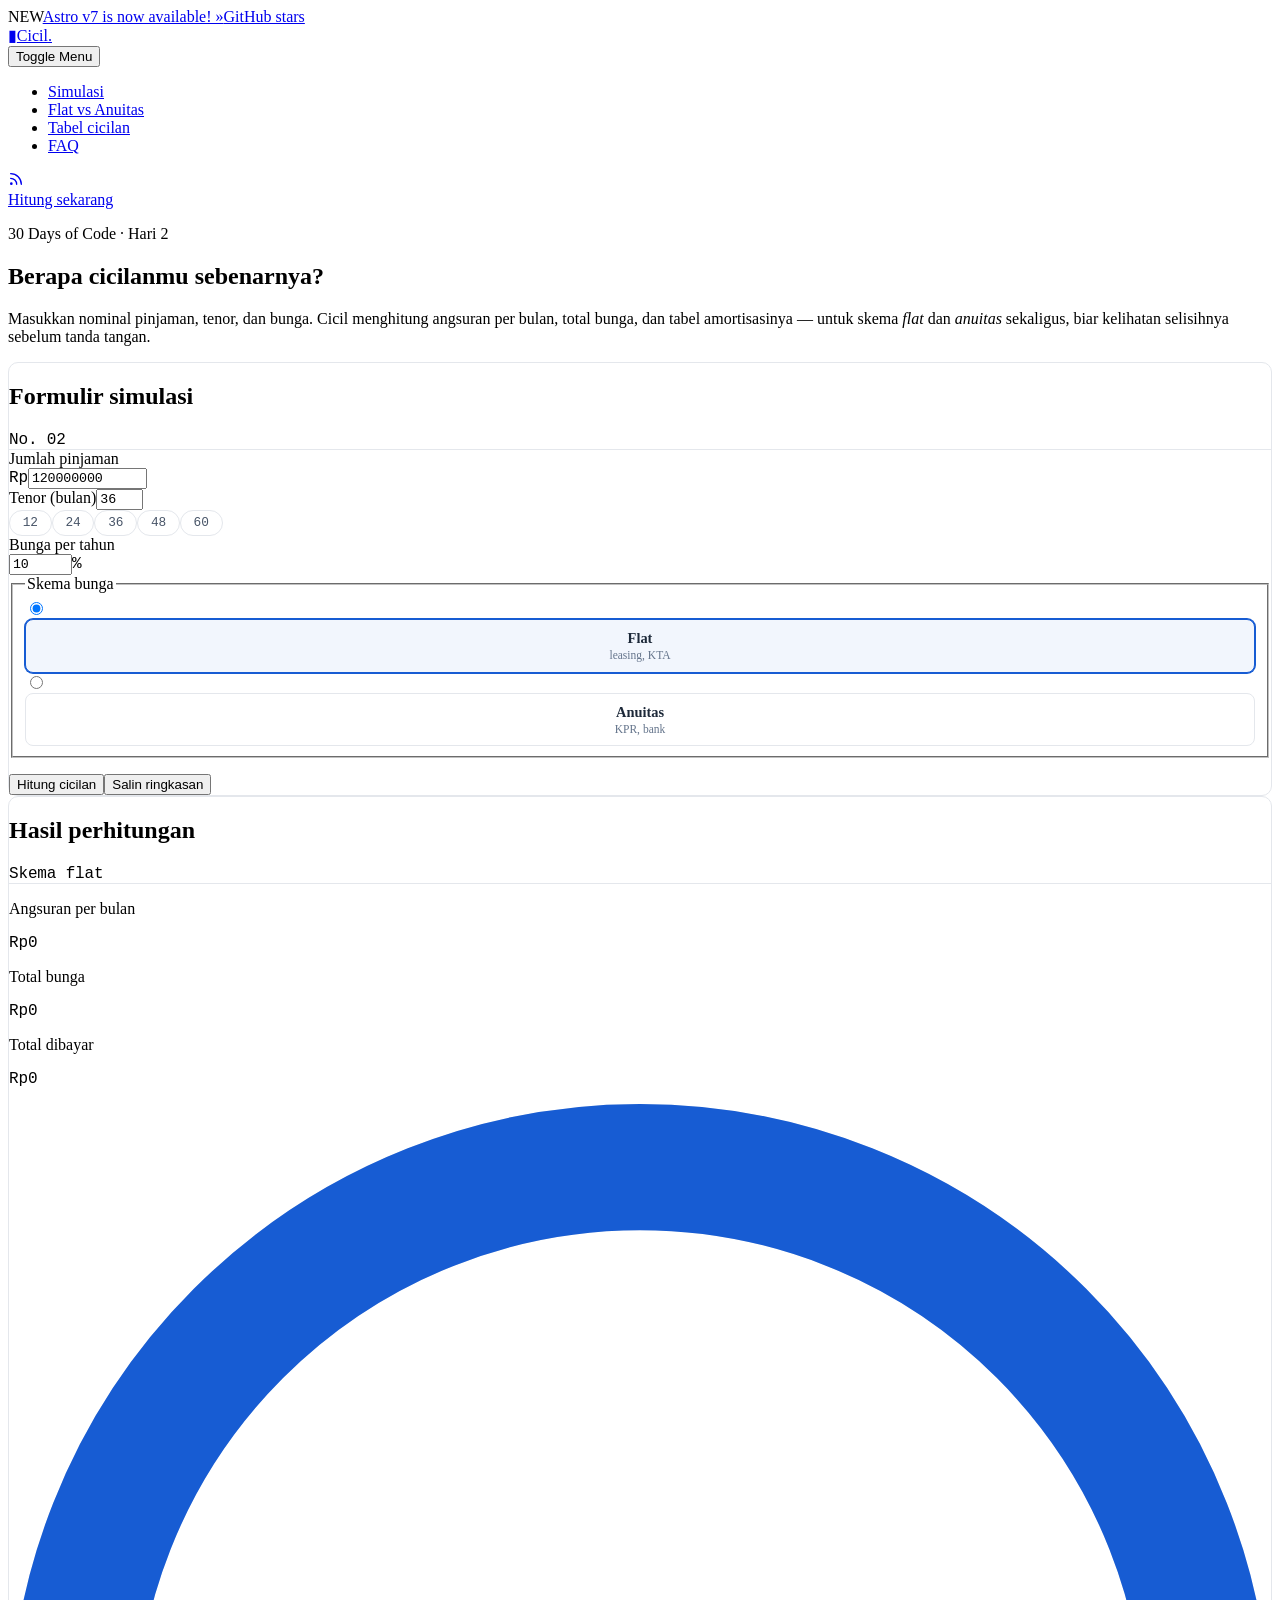
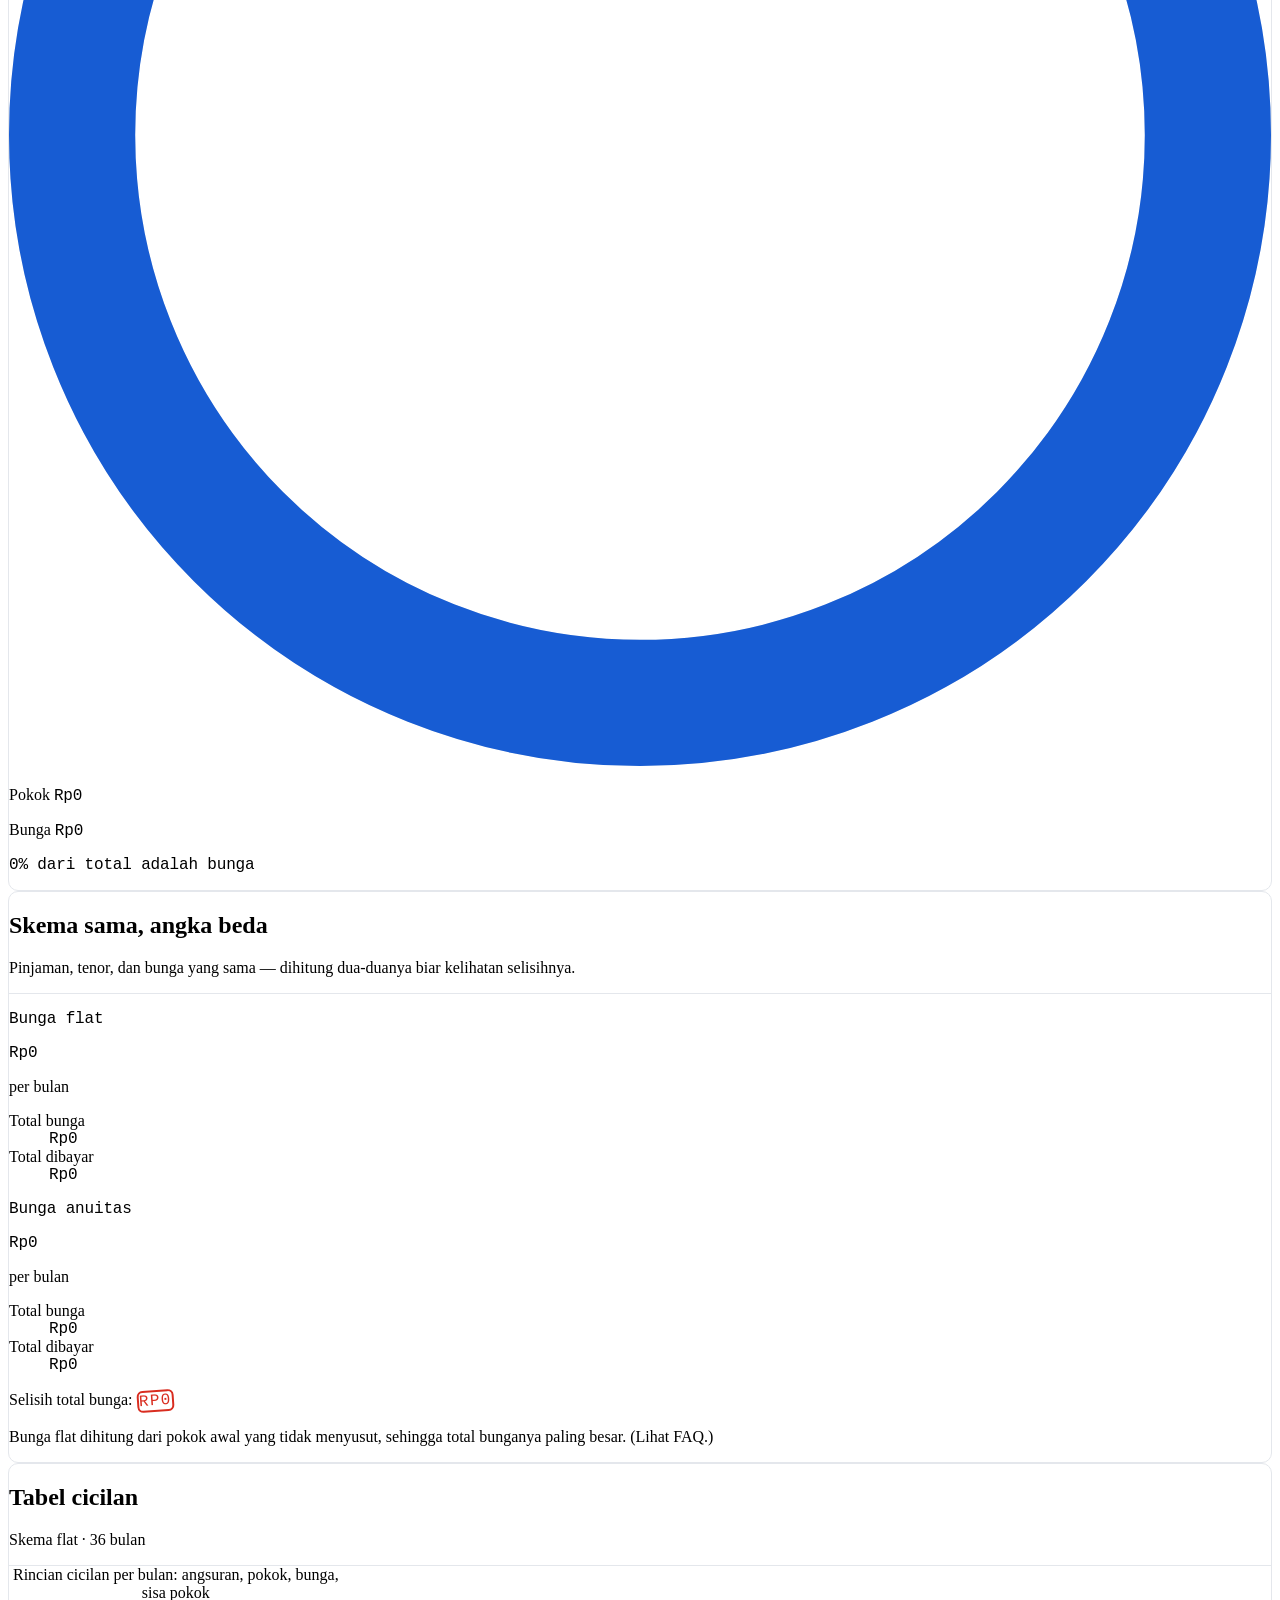
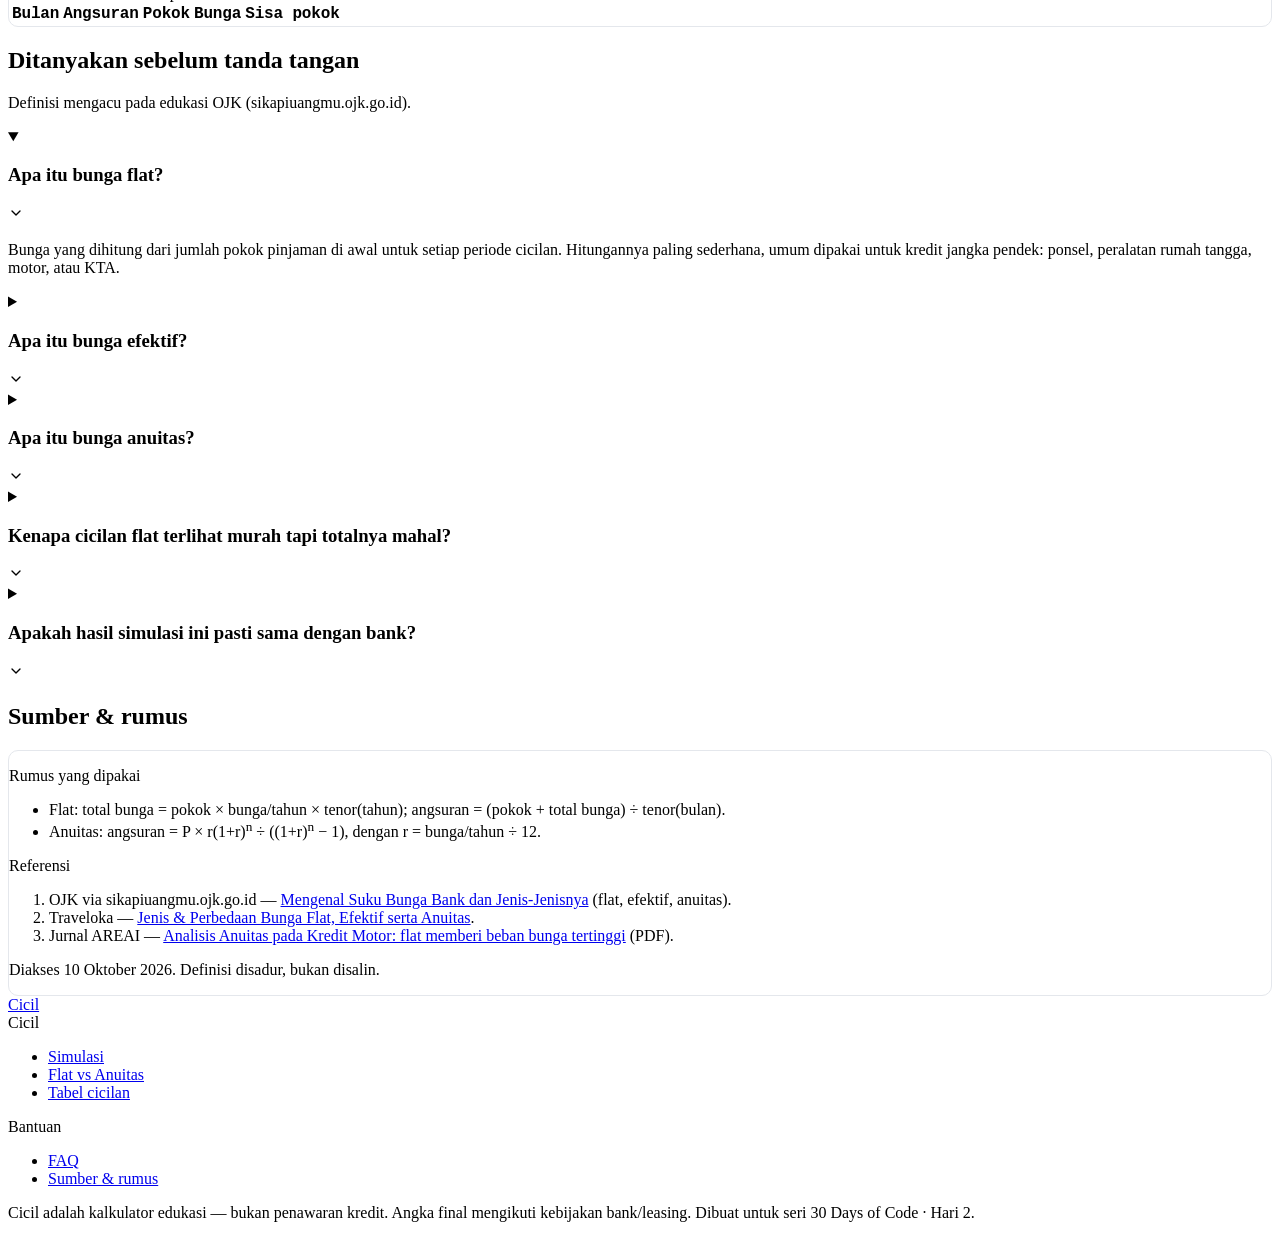
==== index.html @ 3c9df3d0 "Deploy agent-cicil — 30 Days of Code" ====
<!DOCTYPE html><html class="2xl:text-[20px]" dir="ltr" lang="id"><head><meta charset="UTF-8"><meta content="width=device-width,initial-scale=1" name="viewport"><link href="/agent-cicil/sitemap-index.xml" rel="sitemap"><link href="/agent-cicil/_astro/favicon.CGiRCjPI.ico" rel="shortcut icon"><link href="/agent-cicil/_astro/favicon.Bvz1nLol.svg" rel="icon" type="image/svg+xml"><link href="/agent-cicil/_astro/favicon.Bvz1nLol.svg" rel="mask-icon" color="#8D46E7"><link href="/agent-cicil/_astro/apple-touch-icon.DHIlG7dp.png" rel="apple-touch-icon" sizes="180x180"><style>@font-face{font-family:"IBM Plex Sans-7c0ca9ee97a576c0";src:url("/agent-cicil/_astro/fonts/0afc56df7fe9322d.woff2") format("woff2");font-display:swap;unicode-range:U+0000-00FF,U+0131,U+0152-0153,U+02BB-02BC,U+02C6,U+02DA,U+02DC,U+0304,U+0308,U+0329,U+2000-206F,U+20AC,U+2122,U+2191,U+2193,U+2212,U+2215,U+FEFF,U+FFFD;font-weight:400;font-style:normal}@font-face{font-family:"IBM Plex Sans-7c0ca9ee97a576c0";src:url("/agent-cicil/_astro/fonts/18e62b4625ad145f.woff2") format("woff2");font-display:swap;unicode-range:U+0000-00FF,U+0131,U+0152-0153,U+02BB-02BC,U+02C6,U+02DA,U+02DC,U+0304,U+0308,U+0329,U+2000-206F,U+20AC,U+2122,U+2191,U+2193,U+2212,U+2215,U+FEFF,U+FFFD;font-weight:500;font-style:normal}@font-face{font-family:"IBM Plex Sans-7c0ca9ee97a576c0";src:url("/agent-cicil/_astro/fonts/a2a359f1fdc16ef0.woff2") format("woff2");font-display:swap;unicode-range:U+0000-00FF,U+0131,U+0152-0153,U+02BB-02BC,U+02C6,U+02DA,U+02DC,U+0304,U+0308,U+0329,U+2000-206F,U+20AC,U+2122,U+2191,U+2193,U+2212,U+2215,U+FEFF,U+FFFD;font-weight:600;font-style:normal}@font-face{font-family:"IBM Plex Sans-7c0ca9ee97a576c0";src:url("/agent-cicil/_astro/fonts/73d2ebd6153d584d.woff2") format("woff2");font-display:swap;unicode-range:U+0000-00FF,U+0131,U+0152-0153,U+02BB-02BC,U+02C6,U+02DA,U+02DC,U+0304,U+0308,U+0329,U+2000-206F,U+20AC,U+2122,U+2191,U+2193,U+2212,U+2215,U+FEFF,U+FFFD;font-weight:700;font-style:normal}@font-face{font-family:"IBM Plex Sans-7c0ca9ee97a576c0 fallback: Arial";src:local("Arial");font-display:swap;font-weight:400;font-style:normal;size-adjust:101.1663%;ascent-override:101.3184%;descent-override:27.183%;line-gap-override:0%}@font-face{font-family:"IBM Plex Sans-7c0ca9ee97a576c0 fallback: Arial";src:local("Arial");font-display:swap;font-weight:500;font-style:normal;size-adjust:101.1663%;ascent-override:101.3184%;descent-override:27.183%;line-gap-override:0%}@font-face{font-family:"IBM Plex Sans-7c0ca9ee97a576c0 fallback: Arial";src:local("Arial");font-display:swap;font-weight:600;font-style:normal;size-adjust:101.1663%;ascent-override:101.3184%;descent-override:27.183%;line-gap-override:0%}@font-face{font-family:"IBM Plex Sans-7c0ca9ee97a576c0 fallback: Arial Bold";src:local("Arial Bold");font-display:swap;font-weight:700;font-style:normal;size-adjust:93.9622%;ascent-override:109.0865%;descent-override:29.2671%;line-gap-override:0%}:root{--font-plex-sans:"IBM Plex Sans-7c0ca9ee97a576c0","IBM Plex Sans-7c0ca9ee97a576c0 fallback: Arial","IBM Plex Sans-7c0ca9ee97a576c0 fallback: Arial Bold",sans-serif}</style><link href="/agent-cicil/_astro/fonts/0afc56df7fe9322d.woff2" rel="preload" type="font/woff2" as="font" crossorigin><link href="/agent-cicil/_astro/fonts/18e62b4625ad145f.woff2" rel="preload" type="font/woff2" as="font" crossorigin><link href="/agent-cicil/_astro/fonts/a2a359f1fdc16ef0.woff2" rel="preload" type="font/woff2" as="font" crossorigin><link href="/agent-cicil/_astro/fonts/73d2ebd6153d584d.woff2" rel="preload" type="font/woff2" as="font" crossorigin><style>@font-face{font-family:"IBM Plex Mono-77cde373cc1f1d2c";src:url("/agent-cicil/_astro/fonts/a3a0a8110b9e369d.woff2") format("woff2");font-display:swap;unicode-range:U+0000-00FF,U+0131,U+0152-0153,U+02BB-02BC,U+02C6,U+02DA,U+02DC,U+0304,U+0308,U+0329,U+2000-206F,U+20AC,U+2122,U+2191,U+2193,U+2212,U+2215,U+FEFF,U+FFFD;font-weight:400;font-style:normal}@font-face{font-family:"IBM Plex Mono-77cde373cc1f1d2c";src:url("/agent-cicil/_astro/fonts/918b42621fe434fa.woff2") format("woff2");font-display:swap;unicode-range:U+0000-00FF,U+0131,U+0152-0153,U+02BB-02BC,U+02C6,U+02DA,U+02DC,U+0304,U+0308,U+0329,U+2000-206F,U+20AC,U+2122,U+2191,U+2193,U+2212,U+2215,U+FEFF,U+FFFD;font-weight:500;font-style:normal}@font-face{font-family:"IBM Plex Mono-77cde373cc1f1d2c";src:url("/agent-cicil/_astro/fonts/9be50d119b1fd79e.woff2") format("woff2");font-display:swap;unicode-range:U+0000-00FF,U+0131,U+0152-0153,U+02BB-02BC,U+02C6,U+02DA,U+02DC,U+0304,U+0308,U+0329,U+2000-206F,U+20AC,U+2122,U+2191,U+2193,U+2212,U+2215,U+FEFF,U+FFFD;font-weight:600;font-style:normal}@font-face{font-family:"IBM Plex Mono-77cde373cc1f1d2c";src:url("/agent-cicil/_astro/fonts/83ce801119beebc1.woff2") format("woff2");font-display:swap;unicode-range:U+0000-00FF,U+0131,U+0152-0153,U+02BB-02BC,U+02C6,U+02DA,U+02DC,U+0304,U+0308,U+0329,U+2000-206F,U+20AC,U+2122,U+2191,U+2193,U+2212,U+2215,U+FEFF,U+FFFD;font-weight:700;font-style:normal}@font-face{font-family:"IBM Plex Mono-77cde373cc1f1d2c fallback: Courier New";src:local("Courier New");font-display:swap;font-weight:400;font-style:normal;size-adjust:99.9837%;ascent-override:102.5167%;descent-override:27.5045%}@font-face{font-family:"IBM Plex Mono-77cde373cc1f1d2c fallback: Courier New";src:local("Courier New");font-display:swap;font-weight:500;font-style:normal;size-adjust:99.9837%;ascent-override:102.5167%;descent-override:27.5045%}@font-face{font-family:"IBM Plex Mono-77cde373cc1f1d2c fallback: Courier New";src:local("Courier New");font-display:swap;font-weight:600;font-style:normal;size-adjust:99.9837%;ascent-override:102.5167%;descent-override:27.5045%}@font-face{font-family:"IBM Plex Mono-77cde373cc1f1d2c fallback: Courier New";src:local("Courier New");font-display:swap;font-weight:700;font-style:normal;size-adjust:99.9837%;ascent-override:102.5167%;descent-override:27.5045%}:root{--font-plex-mono:"IBM Plex Mono-77cde373cc1f1d2c","IBM Plex Mono-77cde373cc1f1d2c fallback: Courier New",monospace}</style><style>:root{--aw-font-sans:var(--font-plex-sans);--aw-font-serif:var(--font-plex-sans);--aw-font-heading:var(--font-plex-sans);--font-angka:var(--font-plex-mono);--aw-color-primary:rgb(23 92 211);--aw-color-secondary:rgb(21 79 182);--aw-color-accent:rgb(217 45 32);--aw-color-text-heading:rgb(16 24 40);--aw-color-text-default:rgb(29 41 61);--aw-color-text-muted:rgb(71 84 103);--aw-color-bg-page:rgb(255 255 255);--cicil-line:#e4e7ec;--cicil-wash:#f2f6fd}.font-angka{font-family:var(--font-angka);font-variant-numeric:tabular-nums;letter-spacing:-.01em}.slip{border:1px solid var(--cicil-line);border-radius:10px;background:#fff}.slip-head{border-bottom:1px solid var(--cicil-line)}.stempel{display:inline-block;border:2px solid var(--aw-color-accent);color:var(--aw-color-accent);border-radius:6px;transform:rotate(-4deg);font-family:var(--font-angka);text-transform:uppercase;letter-spacing:.08em}@media (prefers-reduced-motion:reduce){*,::after,::before{animation-duration:0s!important;transition-duration:0s!important}}</style><script>!function(){const e="light:only";function t(e){document.documentElement.classList["dark"===e?"add":"remove"]("dark")}function a(){return e&&e.endsWith(":only")||!localStorage.theme?e.replace(":only",""):"dark"===localStorage.theme||!("theme"in localStorage)&&window.matchMedia("(prefers-color-scheme: dark)").matches?"dark":"light"}t(a()),document.addEventListener("astro:after-swap",()=>t(a()))}()</script><title>Simulasi Cicilan Pinjaman — Flat vs Anuitas — Cicil</title><link href="https://kayzenn123.github.io/agent-cicil" rel="canonical"><meta content="Hitung angsuran per bulan, total bunga, dan tabel amortisasi pinjaman. Bandingkan skema bunga flat dan anuitas sebelum tanda tangan. Gratis, tanpa daftar." name="description"><meta content="index, follow" name="robots"><meta content="Simulasi Cicilan Pinjaman — Flat vs Anuitas" property="og:title"><meta content="website" property="og:type"><meta content="https://kayzenn123.github.io/agent-cicil/_astro/default.CW5EadUx_ZRCXQQ.jpg" property="og:image"><meta content="https://kayzenn123.github.io/agent-cicil" property="og:url"><meta content="Hitung angsuran per bulan, total bunga, dan tabel amortisasi pinjaman. Bandingkan skema bunga flat dan anuitas sebelum tanda tangan. Gratis, tanpa daftar." property="og:description"><meta content="id" property="og:locale"><meta content="Cicil" property="og:site_name"><meta content="https://kayzenn123.github.io/agent-cicil/_astro/default.CW5EadUx_ZRCXQQ.jpg" property="og:image:url"><meta content="1200" property="og:image:width"><meta content="626" property="og:image:height"><meta content="Simulasi Cicilan Pinjaman — Flat vs Anuitas" property="og:image:alt"><meta content="summary_large_image" name="twitter:card"><script data-id id="ga-init">if(document.getElementById("ga-init").dataset.id){var d=document.getElementById("ga-init").dataset.id;window.dataLayer=window.dataLayer||[],window.gtag=function(){dataLayer.push(arguments)},window.gtag("js",new Date),window.gtag("config",d)}</script><link href="https://images.unsplash.com" rel="preconnect"><meta content="true" name="astro-view-transitions-enabled"><meta content="swap" name="astro-view-transitions-fallback"><script type="module" src="/agent-cicil/_astro/ClientRouter.astro_astro_type_script_index_0_lang.8JqLyJGz.js"></script><script type="application/ld+json">[{"@context":"https://schema.org","@type":"WebSite","@id":"https://kayzenn123.github.io/#website","name":"Cicil","url":"https://kayzenn123.github.io","inLanguage":"id","publisher":{"@id":"https://kayzenn123.github.io/#organization"}},{"@context":"https://schema.org","@type":"Organization","@id":"https://kayzenn123.github.io/#organization","name":"Cicil","url":"https://kayzenn123.github.io","logo":"https://kayzenn123.github.io/agent-cicil/_astro/favicon.Bvz1nLol.svg"}]</script><link href="/agent-cicil/_astro/Layout.C3PMKWjF.css" rel="stylesheet"><style>@keyframes astroFadeInOut{0%{opacity:1}to{opacity:0}}@keyframes astroFadeIn{0%{opacity:0;mix-blend-mode:plus-lighter}to{opacity:1;mix-blend-mode:plus-lighter}}@keyframes astroFadeOut{0%{opacity:1;mix-blend-mode:plus-lighter}to{opacity:0;mix-blend-mode:plus-lighter}}@keyframes astroSlideFromRight{0%{transform:translate(100%)}}@keyframes astroSlideFromLeft{0%{transform:translate(-100%)}}@keyframes astroSlideToRight{to{transform:translate(100%)}}@keyframes astroSlideToLeft{to{transform:translate(-100%)}}@media (prefers-reduced-motion){::view-transition-group(*),::view-transition-new(*),::view-transition-old(*),[data-astro-transition-scope]{animation:none!important}}aw-header[data-astro-cid-nswrv7r3],aw-theme-toggle[data-astro-cid-4vhgjfnb]{display:contents}.chip[data-astro-cid-dkhy7m5e]{color:#475467;background:#fff;border:1px solid #e4e7ec;border-radius:999px;padding:.3rem .8rem;font-size:.8rem;transition:border-color .15s,color .15s}.chip[data-astro-cid-dkhy7m5e]:hover{color:#175cd3;border-color:#175cd3}.chip[data-astro-cid-dkhy7m5e][aria-pressed=true]{color:#175cd3;background:#f2f6fd;border-color:#175cd3}.skema-box[data-astro-cid-dkhy7m5e]{text-align:center;color:#1d2939;cursor:pointer;border:1px solid #e4e7ec;border-radius:.5rem;padding:.65rem .5rem;font-size:.9rem;font-weight:600;transition:border-color .15s,background .15s;display:block}.skema-sub[data-astro-cid-dkhy7m5e]{color:#64748b;margin-top:2px;font-size:.72rem;font-weight:400;display:block}.peer[data-astro-cid-dkhy7m5e]:checked+.skema-box[data-astro-cid-dkhy7m5e]{background:#f2f6fd;border-color:#175cd3;box-shadow:0 0 0 1px #175cd3}.peer[data-astro-cid-dkhy7m5e]:focus-visible+.skema-box[data-astro-cid-dkhy7m5e]{outline-offset:2px;outline:2px solid #175cd3}#cicil-tbody[data-astro-cid-dkhy7m5e] tr[data-astro-cid-dkhy7m5e]:nth-child(2n){background:#fafbfe}#cicil-tbody[data-astro-cid-dkhy7m5e] td[data-astro-cid-dkhy7m5e]{border-top:1px solid #eef0f4}</style><script type="module" src="/agent-cicil/_astro/page.DUP3bs27.js"></script></head><body class="flex flex-col antialiased bg-page min-h-screen text-default tracking-tight"><div class="text-sm gap-1 bg-slate-900 dark:bg-transparent dark:border-b dark:border-slate-800 dark:text-slate-400 hidden lg:flex overflow-hidden px-3 py-2 relative text-ellipsis text-slate-300 whitespace-nowrap"><span class="font-semibold bg-white/20 dark:bg-slate-700 dark:text-slate-300 inline-block mr-0.5 px-1 py-0.5 rtl:ml-0.5 rtl:mr-0 text-slate-100 text-xs">NEW</span><a class="font-medium dark:text-slate-400 hover:underline text-slate-300" href="https://astro.build/blog/astro-7/">Astro v7 is now available! »</a><a class="inline-block bg-[url(https://img.shields.io/github/stars/arthelokyo/astrowind.svg?style=social&label=Stars&maxAge=86400)] bg-contain bg-no-repeat bg-right h-[1.25rem] ltr:ml-auto ml-auto rtl:mr-auto w-[5.6rem]" href="https://github.com/arthelokyo/astrowind" rel="noopener noreferrer" target="_blank" title="If you like AstroWind, give us a star."><span class="sr-only">GitHub stars</span></a></div><script type="module">var e=class extends HTMLElement{connectedCallback(){this.querySelector("[data-aw-toggle-color-scheme]")?.addEventListener("click",()=>{let e=document.documentElement.classList.toggle("dark");localStorage.theme=e?"dark":"light",document.dispatchEvent(new CustomEvent("aw:theme-change"))})}};customElements.get("aw-theme-toggle")||customElements.define("aw-theme-toggle",e)</script><aw-header data-astro-cid-nswrv7r3="true" data-astro-transition-persist="header-lknrlm"><header class="mx-auto w-full border-b border-gray-50/0 ease-in-out flex-none sticky top-0 transition-[opacity] z-40" data-astro-cid-nswrv7r3 data-aw-sticky-header="true" id="header"><div class="absolute inset-0" data-astro-cid-nswrv7r3></div><div class="mx-auto max-w-7xl relative lg:grid lg:grid-cols-3 lg:items-center lg:px-6 px-3 py-3 text-default w-full" data-astro-cid-nswrv7r3><div class="flex justify-between" data-astro-cid-nswrv7r3><a class="flex items-center" href="/agent-cicil" data-astro-cid-nswrv7r3><span class="text-slate-900 font-bold text-2xl md:text-xl ml-2 self-center whitespace-nowrap"><span class="font-angka text-[#175cd3]">▮</span>Cicil<span class="text-[#d92d20]">.</span></span></a><div class="flex items-center lg:hidden" data-astro-cid-nswrv7r3><button class="flex items-center cursor-pointer flex-col group h-12 justify-center rounded w-12" type="button" aria-expanded="false" aria-label="Toggle Menu" data-aw-toggle-menu><span class="sr-only">Toggle Menu</span><span class="duration-200 w-6 bg-black dark:bg-white ease h-0.5 my-1 opacity-80 rounded-full transform transition group-[.expanded]:rotate-45 group-[.expanded]:translate-y-2.5" aria-hidden="true"></span><span class="duration-200 w-6 bg-black dark:bg-white ease h-0.5 my-1 opacity-80 rounded-full transform transition group-[.expanded]:opacity-0" aria-hidden="true"></span><span class="duration-200 w-6 bg-black dark:bg-white ease h-0.5 my-1 opacity-80 rounded-full transform transition group-[.expanded]:-rotate-45 group-[.expanded]:-translate-y-2.5" aria-hidden="true"></span></button></div></div><nav aria-label="Main navigation" class="items-center lg:w-auto w-full hidden lg:flex lg:justify-self-center lg:mx-5 lg:overflow-visible overflow-x-hidden overflow-y-auto text-default" data-astro-cid-nswrv7r3><ul class="flex flex-col font-medium lg:flex-row lg:justify-center lg:self-center lg:text-[0.9375rem] lg:w-auto text-xl tracking-[0.01rem] w-full" data-astro-cid-nswrv7r3><li class data-astro-cid-nswrv7r3><a class="flex items-center dark:hover:text-white hover:text-link px-4 py-3 whitespace-nowrap" href="/agent-cicil/#simulasi" data-astro-cid-nswrv7r3>Simulasi</a></li><li class data-astro-cid-nswrv7r3><a class="flex items-center dark:hover:text-white hover:text-link px-4 py-3 whitespace-nowrap" href="/agent-cicil/#banding" data-astro-cid-nswrv7r3>Flat vs Anuitas</a></li><li class data-astro-cid-nswrv7r3><a class="flex items-center dark:hover:text-white hover:text-link px-4 py-3 whitespace-nowrap" href="/agent-cicil/#tabel" data-astro-cid-nswrv7r3>Tabel cicilan</a></li><li class data-astro-cid-nswrv7r3><a class="flex items-center dark:hover:text-white hover:text-link px-4 py-3 whitespace-nowrap" href="/agent-cicil/#faq" data-astro-cid-nswrv7r3>FAQ</a></li></ul></nav><div class="items-center lg:w-auto w-full hidden lg:flex bottom-0 fixed justify-end left-0 lg:justify-self-end lg:mb-0 lg:p-0 lg:self-center lg:static p-3 rtl:left-auto rtl:right-0" data-astro-cid-nswrv7r3><div class="flex items-center justify-between lg:w-auto w-full" data-astro-cid-nswrv7r3><div class="flex" data-astro-cid-nswrv7r3><a class="text-sm focus:outline-none rounded-lg dark:focus:ring-gray-700 dark:hover:bg-gray-700 dark:text-gray-400 focus:ring-4 focus:ring-gray-200 hover:bg-gray-100 inline-flex items-center p-2.5 text-muted" href="/agent-cicil/rss.xml" data-astro-cid-nswrv7r3 aria-label="RSS Feed"><svg class="h-5 w-5" viewBox="0 0 24 24" data-icon="tabler:rss" height="1em" width="1em" data-astro-cid-nswrv7r3="true"><symbol id="ai:tabler:rss"><path d="M4 19a1 1 0 1 0 2 0a1 1 0 1 0-2 0M4 4a16 16 0 0 1 16 16M4 11a9 9 0 0 1 9 9" fill="none" stroke="currentColor" stroke-linecap="round" stroke-linejoin="round" stroke-width="2"/></symbol><use href="#ai:tabler:rss"></use></svg></a></div><span class="ml-4 rtl:ml-0 rtl:mr-4" data-astro-cid-nswrv7r3><a class="text-sm font-semibold btn-secondary lg:px-6 ml-2 px-5.5 py-2.5 shadow-none w-auto" href="/agent-cicil/#simulasi" data-astro-cid-nswrv7r3="true" rel="noopener noreferrer" target="_self">Hitung sekarang</a></span></div></div></div></header></aw-header><script type="module">var e=class extends HTMLElement{onScroll;mql;onMqlChange;onPageLoad=()=>{this.updateActiveLinks(),this.closeOpenDropdown()};connectedCallback(){let e=this.querySelector("#header"),t=this.querySelector("[data-aw-toggle-menu]"),s=this.querySelector("#header nav"),a=this.querySelector("#header > div > div:last-child");this.updateActiveLinks(),document.addEventListener("astro:page-load",this.onPageLoad);let n=()=>{t?.classList.remove("expanded"),t?.setAttribute("aria-expanded","false"),document.body.classList.remove("overflow-hidden"),e?.classList.remove("h-screen","expanded","bg-page"),s?.classList.add("hidden"),a?.classList.add("hidden")};if(t?.addEventListener("click",()=>{let n=t.classList.toggle("expanded");t.setAttribute("aria-expanded",String(n)),document.body.classList.toggle("overflow-hidden"),e?.classList.toggle("h-screen"),e?.classList.toggle("expanded"),e?.classList.toggle("bg-page"),s?.classList.toggle("hidden"),a?.classList.toggle("hidden")}),s?.addEventListener("click",n),s?.addEventListener("click",e=>{let t=e.target?.closest(".dropdown-menu a");t&&t.blur()}),this.mql=window.matchMedia("(max-width: 1023px)"),this.onMqlChange=()=>n(),this.mql.addEventListener("change",this.onMqlChange),e?.hasAttribute("data-aw-sticky-header")){let t=!1,s=()=>{window.scrollY>60?e.classList.add("scroll"):e.classList.remove("scroll"),t=!1};this.onScroll=()=>{t||=(window.requestAnimationFrame(s),!0)},s(),document.addEventListener("scroll",this.onScroll,{passive:!0})}document.documentElement.classList.add("motion-safe:scroll-smooth")}disconnectedCallback(){this.onScroll&&document.removeEventListener("scroll",this.onScroll),this.mql&&this.onMqlChange&&this.mql.removeEventListener("change",this.onMqlChange),document.removeEventListener("astro:page-load",this.onPageLoad)}closeOpenDropdown(){let e=document.activeElement;e&&this.contains(e)&&e.closest(".dropdown")&&e.blur()}updateActiveLinks(){let e=e=>"/"+e.replace(/^\/+|\/+$/g,""),t=e(window.location.pathname);this.querySelectorAll("nav a[href]").forEach(s=>{let a=new URL(s.href,window.location.href),n=a.origin===window.location.origin&&!a.hash&&!s.getAttribute("href")?.startsWith("#");s.classList.toggle("aw-link-active",n&&e(a.pathname)===t)})}};customElements.get("aw-header")||customElements.define("aw-header",e)</script><main class="flex-1"><section class="px-4 mx-auto sm:px-6 max-w-7xl md:pt-14 pb-8 pt-10"><p class="items-center gap-2 bg-white border border-slate-200 inline-flex px-3 py-1 rounded-full text-slate-500 text-xs"><span class="inline-block bg-[#d92d20] h-2 rounded-full w-2"></span>30 Days of Code · Hari 2</p><h1 class="text-slate-900 font-bold md:text-5xl text-4xl max-w-2xl mt-4 tracking-tight">Berapa cicilanmu sebenarnya?</h1><p class="text-slate-500 leading-relaxed max-w-2xl md:text-lg mt-3 text-base">Masukkan nominal pinjaman, tenor, dan bunga. Cicil menghitung angsuran per bulan, total bunga, dan tabel amortisasinya — untuk skema <em class="font-medium text-slate-700 not-italic">flat</em> dan<em class="font-medium text-slate-700 not-italic"> anuitas</em> sekaligus, biar kelihatan selisihnya sebelum tanda tangan.</p></section><div class="px-4 mx-auto sm:px-6 max-w-7xl pb-4"><section class="scroll-mt-24" id="simulasi" data-astro-cid-dkhy7m5e><div class="grid gap-6 lg:grid-cols-5" data-astro-cid-dkhy7m5e><form class="slip lg:col-span-2" data-astro-cid-dkhy7m5e id="cicil-form" novalidate><div class="flex items-center justify-between px-5 py-4 slip-head" data-astro-cid-dkhy7m5e><h2 class="text-slate-900 font-semibold text-base" data-astro-cid-dkhy7m5e>Formulir simulasi</h2><span class="font-angka text-[11px] tracking-widest uppercase text-slate-500" data-astro-cid-dkhy7m5e>No. 02</span></div><div class="px-5 py-5 space-y-5" data-astro-cid-dkhy7m5e><div data-astro-cid-dkhy7m5e><label class="text-sm font-medium text-slate-700 block mb-1.5" data-astro-cid-dkhy7m5e for="cicil-pokok">Jumlah pinjaman</label><div class="relative" data-astro-cid-dkhy7m5e><span class="font-angka -translate-y-1/2 absolute text-slate-400 text-sm top-1/2 left-3.5" data-astro-cid-dkhy7m5e>Rp</span><input class="font-angka text-slate-900 bg-white border border-slate-300 focus:border-[#175cd3] focus:outline-none focus:ring-2 focus:ring-[#175cd3]/20 py-2.5 rounded-lg w-full pl-11 pr-3" data-astro-cid-dkhy7m5e name="pokok" type="number" value="120000000" id="cicil-pokok" inputmode="numeric" max="100000000000" min="100000" required step="100000"></div></div><div data-astro-cid-dkhy7m5e><label class="text-sm font-medium text-slate-700 block mb-1.5" data-astro-cid-dkhy7m5e for="cicil-tenor">Tenor (bulan)</label><input class="font-angka text-slate-900 bg-white border border-slate-300 focus:border-[#175cd3] focus:outline-none focus:ring-2 focus:ring-[#175cd3]/20 py-2.5 rounded-lg w-full px-3.5" data-astro-cid-dkhy7m5e name="tenor" type="number" value="36" id="cicil-tenor" inputmode="numeric" max="360" min="1" required step="1"><div class="flex gap-2 flex-wrap mt-2" data-astro-cid-dkhy7m5e aria-label="Pintasan tenor" role="group"><button class="font-angka chip" type="button" data-astro-cid-dkhy7m5e data-tenor="12">12</button><button class="font-angka chip" type="button" data-astro-cid-dkhy7m5e data-tenor="24">24</button><button class="font-angka chip" type="button" data-astro-cid-dkhy7m5e data-tenor="36">36</button><button class="font-angka chip" type="button" data-astro-cid-dkhy7m5e data-tenor="48">48</button><button class="font-angka chip" type="button" data-astro-cid-dkhy7m5e data-tenor="60">60</button></div></div><div data-astro-cid-dkhy7m5e><label class="text-sm font-medium text-slate-700 block mb-1.5" data-astro-cid-dkhy7m5e for="cicil-bunga">Bunga per tahun</label><div class="relative" data-astro-cid-dkhy7m5e><input class="font-angka text-slate-900 bg-white border border-slate-300 focus:border-[#175cd3] focus:outline-none focus:ring-2 focus:ring-[#175cd3]/20 py-2.5 rounded-lg w-full pl-3.5 pr-10" data-astro-cid-dkhy7m5e name="bunga" type="number" value="10" id="cicil-bunga" inputmode="decimal" max="100" min="0" required step="0.1"><span class="font-angka -translate-y-1/2 absolute text-slate-400 text-sm top-1/2 right-3.5" data-astro-cid-dkhy7m5e>%</span></div></div><fieldset data-astro-cid-dkhy7m5e><legend class="text-sm font-medium text-slate-700 block mb-1.5" data-astro-cid-dkhy7m5e>Skema bunga</legend><div class="grid grid-cols-2 gap-2" data-astro-cid-dkhy7m5e aria-label="Skema bunga" role="radiogroup"><label class="skema" data-astro-cid-dkhy7m5e><input class="sr-only peer" data-astro-cid-dkhy7m5e name="skema" type="radio" value="flat" checked="checked"><span class="skema-box" data-astro-cid-dkhy7m5e>Flat<span class="skema-sub" data-astro-cid-dkhy7m5e>leasing, KTA</span></span></label><label class="skema" data-astro-cid-dkhy7m5e><input class="sr-only peer" data-astro-cid-dkhy7m5e name="skema" type="radio" value="anuitas"><span class="skema-box" data-astro-cid-dkhy7m5e>Anuitas<span class="skema-sub" data-astro-cid-dkhy7m5e>KPR, bank</span></span></label></div></fieldset><p class="text-sm hidden text-[#d92d20]" data-astro-cid-dkhy7m5e id="cicil-error" role="alert"></p><button class="text-sm focus:outline-none rounded-lg focus:ring-2 px-4 transition w-full active:translate-y-px bg-[#175cd3] focus:ring-[#175cd3]/40 font-semibold hover:bg-[#154fb6] py-3 text-white" type="submit" data-astro-cid-dkhy7m5e id="cicil-hitung">Hitung cicilan</button><button class="text-sm font-medium text-slate-700 border border-slate-300 focus:outline-none focus:ring-2 focus:ring-[#175cd3]/30 hover:border-[#175cd3] hover:text-[#175cd3] px-4 py-2.5 rounded-lg transition w-full" type="button" data-astro-cid-dkhy7m5e id="cicil-salin">Salin ringkasan</button></div></form><div class="slip lg:col-span-3" data-astro-cid-dkhy7m5e aria-live="polite"><div class="flex items-center justify-between px-5 py-4 slip-head" data-astro-cid-dkhy7m5e><h2 class="text-slate-900 font-semibold text-base" data-astro-cid-dkhy7m5e>Hasil perhitungan</h2><span class="font-angka text-[11px] tracking-widest uppercase text-slate-500" data-astro-cid-dkhy7m5e id="cicil-skema-label">Skema flat</span></div><div class="px-5 py-5" data-astro-cid-dkhy7m5e><p class="text-sm text-slate-500" data-astro-cid-dkhy7m5e>Angsuran per bulan</p><p class="font-angka text-slate-900 font-bold md:text-5xl mt-1 text-4xl" data-astro-cid-dkhy7m5e id="cicil-angsuran">Rp0</p><div class="grid grid-cols-2 gap-3 mt-5" data-astro-cid-dkhy7m5e><div class="px-4 py-3 rounded-lg bg-[#f2f6fd]" data-astro-cid-dkhy7m5e><p class="text-slate-500 text-xs" data-astro-cid-dkhy7m5e>Total bunga</p><p class="font-angka text-[#d92d20] font-semibold mt-0.5 text-lg" data-astro-cid-dkhy7m5e id="cicil-total-bunga">Rp0</p></div><div class="px-4 py-3 rounded-lg bg-[#f2f6fd]" data-astro-cid-dkhy7m5e><p class="text-slate-500 text-xs" data-astro-cid-dkhy7m5e>Total dibayar</p><p class="font-angka text-slate-900 font-semibold mt-0.5 text-lg" data-astro-cid-dkhy7m5e id="cicil-total-bayar">Rp0</p></div></div><div class="flex items-center gap-5 mt-6" data-astro-cid-dkhy7m5e><svg class="-rotate-90 h-28 w-28" viewBox="0 0 120 120" aria-label="Perbandingan pokok dan bunga" data-astro-cid-dkhy7m5e id="cicil-donut" role="img"><circle cx="60" cy="60" data-astro-cid-dkhy7m5e fill="none" r="54" stroke="#e4e7ec" stroke-width="12"></circle><circle cx="60" cy="60" data-astro-cid-dkhy7m5e fill="none" r="54" stroke="#175cd3" stroke-width="12" id="cicil-arc-pokok" stroke-dasharray="339.292 339.292" stroke-dashoffset="0" stroke-linecap="butt" style="transition:stroke-dasharray .6s ease,stroke-dashoffset .6s ease"></circle><circle cx="60" cy="60" data-astro-cid-dkhy7m5e fill="none" r="54" stroke="#d92d20" stroke-width="12" id="cicil-arc-bunga" stroke-dasharray="0 339.292" stroke-dashoffset="0" stroke-linecap="butt" style="transition:stroke-dasharray .6s ease,stroke-dashoffset .6s ease"></circle></svg><div class="text-sm space-y-2" data-astro-cid-dkhy7m5e><p class="flex items-center gap-2" data-astro-cid-dkhy7m5e><span class="inline-block h-3 rounded-sm w-3 bg-[#175cd3]" data-astro-cid-dkhy7m5e></span><span class="text-slate-500" data-astro-cid-dkhy7m5e>Pokok</span> <span class="font-angka text-slate-900 font-medium" data-astro-cid-dkhy7m5e id="cicil-legenda-pokok">Rp0</span></p><p class="flex items-center gap-2" data-astro-cid-dkhy7m5e><span class="inline-block bg-[#d92d20] h-3 rounded-sm w-3" data-astro-cid-dkhy7m5e></span><span class="text-slate-500" data-astro-cid-dkhy7m5e>Bunga</span> <span class="font-angka text-slate-900 font-medium" data-astro-cid-dkhy7m5e id="cicil-legenda-bunga">Rp0</span></p><p class="font-angka text-slate-500 text-xs" data-astro-cid-dkhy7m5e id="cicil-persen-bunga">0% dari total adalah bunga</p></div></div></div></div></div><div class="slip mt-6 scroll-mt-24" data-astro-cid-dkhy7m5e id="banding"><div class="px-5 py-4 slip-head" data-astro-cid-dkhy7m5e><h2 class="text-slate-900 font-semibold text-base" data-astro-cid-dkhy7m5e>Skema sama, angka beda</h2><p class="text-sm text-slate-500 mt-0.5" data-astro-cid-dkhy7m5e>Pinjaman, tenor, dan bunga yang sama — dihitung dua-duanya biar kelihatan selisihnya.</p></div><div class="px-5 py-5 gap-4 grid md:grid-cols-2" data-astro-cid-dkhy7m5e><div class="p-4 rounded-lg border border-slate-200" data-astro-cid-dkhy7m5e><p class="font-angka text-[11px] tracking-widest uppercase text-slate-500" data-astro-cid-dkhy7m5e>Bunga flat</p><p class="font-angka text-slate-900 font-bold mt-2 text-2xl" data-astro-cid-dkhy7m5e id="cicil-flat-angsuran">Rp0</p><p class="text-slate-500 text-xs mt-0.5" data-astro-cid-dkhy7m5e>per bulan</p><dl class="text-sm mt-3 space-y-1.5" data-astro-cid-dkhy7m5e><div class="flex justify-between" data-astro-cid-dkhy7m5e><dt class="text-slate-500" data-astro-cid-dkhy7m5e>Total bunga</dt><dd class="font-angka font-medium text-[#d92d20]" data-astro-cid-dkhy7m5e id="cicil-flat-bunga">Rp0</dd></div><div class="flex justify-between" data-astro-cid-dkhy7m5e><dt class="text-slate-500" data-astro-cid-dkhy7m5e>Total dibayar</dt><dd class="font-angka text-slate-900 font-medium" data-astro-cid-dkhy7m5e id="cicil-flat-total">Rp0</dd></div></dl></div><div class="p-4 rounded-lg border-2 border-[#175cd3]" data-astro-cid-dkhy7m5e><p class="font-angka text-[11px] tracking-widest uppercase text-[#175cd3]" data-astro-cid-dkhy7m5e>Bunga anuitas</p><p class="font-angka text-slate-900 font-bold mt-2 text-2xl" data-astro-cid-dkhy7m5e id="cicil-anu-angsuran">Rp0</p><p class="text-slate-500 text-xs mt-0.5" data-astro-cid-dkhy7m5e>per bulan</p><dl class="text-sm mt-3 space-y-1.5" data-astro-cid-dkhy7m5e><div class="flex justify-between" data-astro-cid-dkhy7m5e><dt class="text-slate-500" data-astro-cid-dkhy7m5e>Total bunga</dt><dd class="font-angka font-medium text-[#d92d20]" data-astro-cid-dkhy7m5e id="cicil-anu-bunga">Rp0</dd></div><div class="flex justify-between" data-astro-cid-dkhy7m5e><dt class="text-slate-500" data-astro-cid-dkhy7m5e>Total dibayar</dt><dd class="font-angka text-slate-900 font-medium" data-astro-cid-dkhy7m5e id="cicil-anu-total">Rp0</dd></div></dl></div></div><div class="px-5 pb-5" data-astro-cid-dkhy7m5e><p class="text-sm text-slate-600" data-astro-cid-dkhy7m5e>Selisih total bunga: <span class="text-xs py-1 font-bold px-2.5 stempel" data-astro-cid-dkhy7m5e id="cicil-hemat">Rp0</span></p><p class="text-xs text-slate-400 mt-2" data-astro-cid-dkhy7m5e>Bunga flat dihitung dari pokok awal yang tidak menyusut, sehingga total bunganya paling besar. (Lihat FAQ.)</p></div></div><div class="slip mt-6 scroll-mt-24" data-astro-cid-dkhy7m5e id="tabel"><div class="flex items-center justify-between px-5 py-4 slip-head" data-astro-cid-dkhy7m5e><div data-astro-cid-dkhy7m5e><h2 class="text-slate-900 font-semibold text-base" data-astro-cid-dkhy7m5e>Tabel cicilan</h2><p class="text-sm text-slate-500 mt-0.5" data-astro-cid-dkhy7m5e id="cicil-tabel-note">Skema flat · 36 bulan</p></div></div><div class="max-h-96 overflow-auto" data-astro-cid-dkhy7m5e><table class="text-sm w-full" data-astro-cid-dkhy7m5e><caption class="sr-only" data-astro-cid-dkhy7m5e>Rincian cicilan per bulan: angsuran, pokok, bunga, sisa pokok</caption><thead class="sticky top-0 bg-white shadow-[0_1px_0_#e4e7ec]" data-astro-cid-dkhy7m5e><tr class="font-angka text-[11px] tracking-widest uppercase text-slate-500" data-astro-cid-dkhy7m5e><th class="font-medium py-3 px-5 text-left" data-astro-cid-dkhy7m5e scope="col">Bulan</th><th class="font-medium py-3 text-right px-3" data-astro-cid-dkhy7m5e scope="col">Angsuran</th><th class="font-medium py-3 text-right px-3" data-astro-cid-dkhy7m5e scope="col">Pokok</th><th class="font-medium py-3 text-right px-3" data-astro-cid-dkhy7m5e scope="col">Bunga</th><th class="font-medium py-3 text-right px-5" data-astro-cid-dkhy7m5e scope="col">Sisa pokok</th></tr></thead><tbody class="font-angka" data-astro-cid-dkhy7m5e id="cicil-tbody"></tbody></table></div></div><noscript><p class="text-sm text-slate-500 mt-4" data-astro-cid-dkhy7m5e>Aktifkan JavaScript untuk memakai kalkulator.</p></noscript></section><script type="module" src="/agent-cicil/_astro/Simulator.astro_astro_type_script_index_0_lang.D9nZWeGw.js"></script></div><section class="relative not-prose scroll-mt-[72px]" id="faq"><div class="absolute inset-0 pointer-events-none -z-[1]" aria-hidden="true"><div class="absolute inset-0"></div></div><div class="px-4 mx-auto intersect-no-queue intersect-once intersect-quarter motion-safe:md:intersect:animate-fade motion-safe:md:opacity-0 relative lg:py-20 max-w-4xl md:px-6 md:py-16 py-12 text-default"><div class="max-w-3xl mb-8 md:mb-12 md:mx-auto text-center"><h2 class="text-heading font-bold font-heading leading-tighter md:text-4xl text-3xl text-balance tracking-tighter">Ditanyakan sebelum tanda tangan</h2><p class="text-muted mt-4 text-pretty text-xl">Definisi mengacu pada edukasi OJK (sikapiuangmu.ojk.go.id).</p></div><div class="mx-auto dark:divide-slate-700 divide-gray-200 divide-y max-w-3xl"><details class="intersect-once motion-safe:md:intersect:animate-fade motion-safe:md:opacity-0 group" name="faq-faq" open><summary class="flex items-center justify-between [&amp;::-webkit-details-marker]:hidden cursor-pointer gap-4 list-none outline-offset-4 py-5"><h3 class="font-semibold text-lg md:text-xl text-heading">Apa itu bunga flat?</h3><svg class="duration-200 w-6 group-open:rotate-180 h-6 shrink-0 text-primary transition-transform" viewBox="0 0 24 24" data-icon="tabler:chevron-down" height="1em" width="1em"><symbol id="ai:tabler:chevron-down"><path d="m6 9l6 6l6-6" fill="none" stroke="currentColor" stroke-linecap="round" stroke-linejoin="round" stroke-width="2"/></symbol><use href="#ai:tabler:chevron-down"></use></svg></summary><div class="pb-5 pr-10 rtl:pl-10 rtl:pr-0"><p class="text-muted">Bunga yang dihitung dari jumlah pokok pinjaman di awal untuk setiap periode cicilan. Hitungannya paling sederhana, umum dipakai untuk kredit jangka pendek: ponsel, peralatan rumah tangga, motor, atau KTA.</p></div></details><details class="intersect-once motion-safe:md:intersect:animate-fade motion-safe:md:opacity-0 group" name="faq-faq"><summary class="flex items-center justify-between [&amp;::-webkit-details-marker]:hidden cursor-pointer gap-4 list-none outline-offset-4 py-5"><h3 class="font-semibold text-lg md:text-xl text-heading">Apa itu bunga efektif?</h3><svg class="duration-200 w-6 group-open:rotate-180 h-6 shrink-0 text-primary transition-transform" viewBox="0 0 24 24" data-icon="tabler:chevron-down" height="1em" width="1em"><use href="#ai:tabler:chevron-down"></use></svg></summary><div class="pb-5 pr-10 rtl:pl-10 rtl:pr-0"><p class="text-muted">Bunga yang dihitung dari sisa pokok pinjaman setiap bulan. Makin kecil sisa utang, makin kecil bunganya — dianggap lebih adil dibanding flat. Umum untuk kredit jangka panjang seperti KPR.</p></div></details><details class="intersect-once motion-safe:md:intersect:animate-fade motion-safe:md:opacity-0 group" name="faq-faq"><summary class="flex items-center justify-between [&amp;::-webkit-details-marker]:hidden cursor-pointer gap-4 list-none outline-offset-4 py-5"><h3 class="font-semibold text-lg md:text-xl text-heading">Apa itu bunga anuitas?</h3><svg class="duration-200 w-6 group-open:rotate-180 h-6 shrink-0 text-primary transition-transform" viewBox="0 0 24 24" data-icon="tabler:chevron-down" height="1em" width="1em"><use href="#ai:tabler:chevron-down"></use></svg></summary><div class="pb-5 pr-10 rtl:pl-10 rtl:pr-0"><p class="text-muted">Angsuran pokok ditambah bunga diatur agar sama setiap bulan. Porsi bunga besar di awal masa kredit dan mengecil di akhir, sementara porsi pokok sebaliknya. Dipakai untuk KPR dan kredit konsumsi bank.</p></div></details><details class="intersect-once motion-safe:md:intersect:animate-fade motion-safe:md:opacity-0 group" name="faq-faq"><summary class="flex items-center justify-between [&amp;::-webkit-details-marker]:hidden cursor-pointer gap-4 list-none outline-offset-4 py-5"><h3 class="font-semibold text-lg md:text-xl text-heading">Kenapa cicilan flat terlihat murah tapi totalnya mahal?</h3><svg class="duration-200 w-6 group-open:rotate-180 h-6 shrink-0 text-primary transition-transform" viewBox="0 0 24 24" data-icon="tabler:chevron-down" height="1em" width="1em"><use href="#ai:tabler:chevron-down"></use></svg></summary><div class="pb-5 pr-10 rtl:pl-10 rtl:pr-0"><p class="text-muted">Karena bunganya selalu dihitung dari pokok awal yang tidak menyusut, walau utangmu sudah tinggal sedikit. Studi pada kredit motor menemukan sistem flat memberi beban bunga tertinggi dibanding efektif dan anuitas.</p></div></details><details class="intersect-once motion-safe:md:intersect:animate-fade motion-safe:md:opacity-0 group" name="faq-faq"><summary class="flex items-center justify-between [&amp;::-webkit-details-marker]:hidden cursor-pointer gap-4 list-none outline-offset-4 py-5"><h3 class="font-semibold text-lg md:text-xl text-heading">Apakah hasil simulasi ini pasti sama dengan bank?</h3><svg class="duration-200 w-6 group-open:rotate-180 h-6 shrink-0 text-primary transition-transform" viewBox="0 0 24 24" data-icon="tabler:chevron-down" height="1em" width="1em"><use href="#ai:tabler:chevron-down"></use></svg></summary><div class="pb-5 pr-10 rtl:pl-10 rtl:pr-0"><p class="text-muted">Tidak. Ini kalkulator edukasi — angka final mengikuti kebijakan bank atau leasing, termasuk biaya admin, asuransi, dan provisi yang tidak dihitung di sini. Tanyakan skema bunganya sejak awal pengajuan.</p></div></details></div><script type="application/ld+json">{"@context":"https://schema.org","@type":"FAQPage","mainEntity":[{"@type":"Question","name":"Apa itu bunga flat?","acceptedAnswer":{"@type":"Answer","text":"Bunga yang dihitung dari jumlah pokok pinjaman di awal untuk setiap periode cicilan. Hitungannya paling sederhana, umum dipakai untuk kredit jangka pendek: ponsel, peralatan rumah tangga, motor, atau KTA."}},{"@type":"Question","name":"Apa itu bunga efektif?","acceptedAnswer":{"@type":"Answer","text":"Bunga yang dihitung dari sisa pokok pinjaman setiap bulan. Makin kecil sisa utang, makin kecil bunganya — dianggap lebih adil dibanding flat. Umum untuk kredit jangka panjang seperti KPR."}},{"@type":"Question","name":"Apa itu bunga anuitas?","acceptedAnswer":{"@type":"Answer","text":"Angsuran pokok ditambah bunga diatur agar sama setiap bulan. Porsi bunga besar di awal masa kredit dan mengecil di akhir, sementara porsi pokok sebaliknya. Dipakai untuk KPR dan kredit konsumsi bank."}},{"@type":"Question","name":"Kenapa cicilan flat terlihat murah tapi totalnya mahal?","acceptedAnswer":{"@type":"Answer","text":"Karena bunganya selalu dihitung dari pokok awal yang tidak menyusut, walau utangmu sudah tinggal sedikit. Studi pada kredit motor menemukan sistem flat memberi beban bunga tertinggi dibanding efektif dan anuitas."}},{"@type":"Question","name":"Apakah hasil simulasi ini pasti sama dengan bank?","acceptedAnswer":{"@type":"Answer","text":"Tidak. Ini kalkulator edukasi — angka final mengikuti kebijakan bank atau leasing, termasuk biaya admin, asuransi, dan provisi yang tidak dihitung di sini. Tanyakan skema bunganya sejak awal pengajuan."}}]}</script></div></section><section class="px-4 mx-auto sm:px-6 max-w-4xl md:py-14 py-10 scroll-mt-24" id="sumber"><h2 class="text-slate-900 font-bold text-2xl tracking-tight">Sumber & rumus</h2><div class="text-sm text-slate-600 leading-relaxed mt-5 px-5 py-5 slip space-y-5"><div><p class="text-slate-900 font-semibold">Rumus yang dipakai</p><ul class="space-y-1.5 mt-2 pl-5 list-disc"><li><span class="font-medium text-slate-800">Flat:</span> total bunga = pokok × bunga/tahun × tenor(tahun); angsuran = (pokok + total bunga) ÷ tenor(bulan).</li><li><span class="font-medium text-slate-800">Anuitas:</span> angsuran = P × r(1+r)<sup>n</sup> ÷ ((1+r)<sup>n</sup> − 1), dengan r = bunga/tahun ÷ 12.</li></ul></div><div><p class="text-slate-900 font-semibold">Referensi</p><ol class="space-y-1.5 mt-2 pl-5 list-decimal"><li>OJK via sikapiuangmu.ojk.go.id — <a class="text-[#175cd3] underline underline-offset-2" href="https://www.pajak.com/keuangan/mengenal-suku-bunga-bank-dan-jenis-jenisnya/3/amp/" rel="noopener" target="_blank">Mengenal Suku Bunga Bank dan Jenis-Jenisnya</a> (flat, efektif, anuitas).</li><li>Traveloka — <a class="text-[#175cd3] underline underline-offset-2" href="https://www.traveloka.com/id-id/explore/tips/jenis-dan-perbedaan-bunga-flat-efektif-serta-anuitas-fs/1001410" rel="noopener" target="_blank">Jenis & Perbedaan Bunga Flat, Efektif serta Anuitas</a>.</li><li>Jurnal AREAI — <a class="text-[#175cd3] underline underline-offset-2" href="https://cdn.juris.id/3/4/beban-bunga-spread-suku-stabilitas-sistem-daya-man-d2733.pdf" rel="noopener" target="_blank">Analisis Anuitas pada Kredit Motor: flat memberi beban bunga tertinggi</a> (PDF).</li></ol></div><p class="text-xs text-slate-400">Diakses 10 Oktober 2026. Definisi disadur, bukan disalin.</p></div></section></main><footer class="relative dark:border-slate-800 border-gray-200 border-t not-prose"><div class="absolute inset-0 pointer-events-none dark:bg-dark" aria-hidden="true"></div><div class="px-4 mx-auto sm:px-6 max-w-7xl dark:text-slate-300 intersect-no-queue intersect-once intersect-quarter motion-safe:md:intersect:animate-fade motion-safe:md:opacity-0 relative"><div class="grid gap-4 gap-y-8 grid-cols-12 md:py-12 py-8 sm:gap-8"><div class="col-span-12 lg:col-span-4"><div class="mb-2"><a class="inline-block font-bold text-xl" href="/agent-cicil">Cicil</a></div><div class="flex gap-1 text-muted text-sm"></div></div><div class="lg:col-span-2 col-span-6 md:col-span-3"><div class="font-medium dark:text-gray-300 mb-2">Cicil</div><ul class="text-sm"><li class="mb-2"><a class="text-muted dark:text-gray-400 duration-150 ease-in-out hover:text-gray-700 hover:underline transition" href="/agent-cicil/#simulasi">Simulasi</a></li><li class="mb-2"><a class="text-muted dark:text-gray-400 duration-150 ease-in-out hover:text-gray-700 hover:underline transition" href="/agent-cicil/#banding">Flat vs Anuitas</a></li><li class="mb-2"><a class="text-muted dark:text-gray-400 duration-150 ease-in-out hover:text-gray-700 hover:underline transition" href="/agent-cicil/#tabel">Tabel cicilan</a></li></ul></div><div class="lg:col-span-2 col-span-6 md:col-span-3"><div class="font-medium dark:text-gray-300 mb-2">Bantuan</div><ul class="text-sm"><li class="mb-2"><a class="text-muted dark:text-gray-400 duration-150 ease-in-out hover:text-gray-700 hover:underline transition" href="/agent-cicil/#faq">FAQ</a></li><li class="mb-2"><a class="text-muted dark:text-gray-400 duration-150 ease-in-out hover:text-gray-700 hover:underline transition" href="/agent-cicil/#sumber">Sumber & rumus</a></li></ul></div></div><div class="md:flex md:items-center md:justify-between md:py-8 py-6"><div class="text-sm dark:text-muted mr-4"><div class="text-slate-500 text-xs leading-relaxed">Cicil adalah kalkulator edukasi — bukan penawaran kredit. Angka final mengikuti kebijakan bank/leasing. Dibuat untuk seri 30 Days of Code · Hari 2.</div></div></div></div></footer><aw-intersect aria-hidden="true" data-astro-cid-3ixkjeol="true"></aw-intersect><script type="module">var e=['[class*=" intersect:"]','[class*=":intersect:"]','[class^="intersect:"]','[class="intersect"]','[class*=" intersect "]','[class^="intersect "]','[class$=" intersect"]'].join(","),t=60,n=4,r=class extends HTMLElement{observer=null;elements=[];thresholds=new WeakMap;onThemeChange=()=>this.removeAnimationDelay();connectedCallback(){this.start(),document.addEventListener("aw:theme-change",this.onThemeChange)}disconnectedCallback(){this.observer?.disconnect(),document.removeEventListener("aw:theme-change",this.onThemeChange)}getThreshold(e){return e.classList.contains("intersect-full")?.99:e.classList.contains("intersect-half")?.5:e.classList.contains("intersect-quarter")?.25:0}start(){this.observer?.disconnect(),this.elements=Array.from(document.querySelectorAll(e));let s=[];this.elements.forEach(t=>{if(t.querySelector(e))return t.style.animationDuration="0s",void t.setAttribute("data-animated","true");t.setAttribute("no-intersect",""),this.thresholds.set(t,this.getThreshold(t)),s.push(t)});this.observer=new IntersectionObserver(e=>{let s=0;for(let i of e){let e=i.target,a=this.thresholds.get(e)??0,r=e.classList.contains("intersect-once");if(i.isIntersecting&&i.intersectionRatio>=a){if(e.hasAttribute("data-animated"))continue;let i=e.classList.contains("intersect-no-queue")?0:Math.min(s++,n)*t;e.removeAttribute("no-intersect"),e.setAttribute("data-animated","true"),e.style.animationDuration="",e.style.animationDelay=`${i}ms`,e.style.transitionDelay=`${i}ms`,r&&this.observer?.unobserve(e)}else r||(e.setAttribute("no-intersect",""),e.removeAttribute("data-animated"),e.style.animationDelay="",e.style.transitionDelay="")}},{threshold:[0,.25,.5,.99]}),s.forEach(e=>this.observer?.observe(e))}removeAnimationDelay(){this.elements.forEach(e=>{"true"===e.getAttribute("data-animated")&&(e.style.transitionDelay="",e.style.animationDelay="")})}};customElements.get("aw-intersect")||customElements.define("aw-intersect",r)</script></body></html>
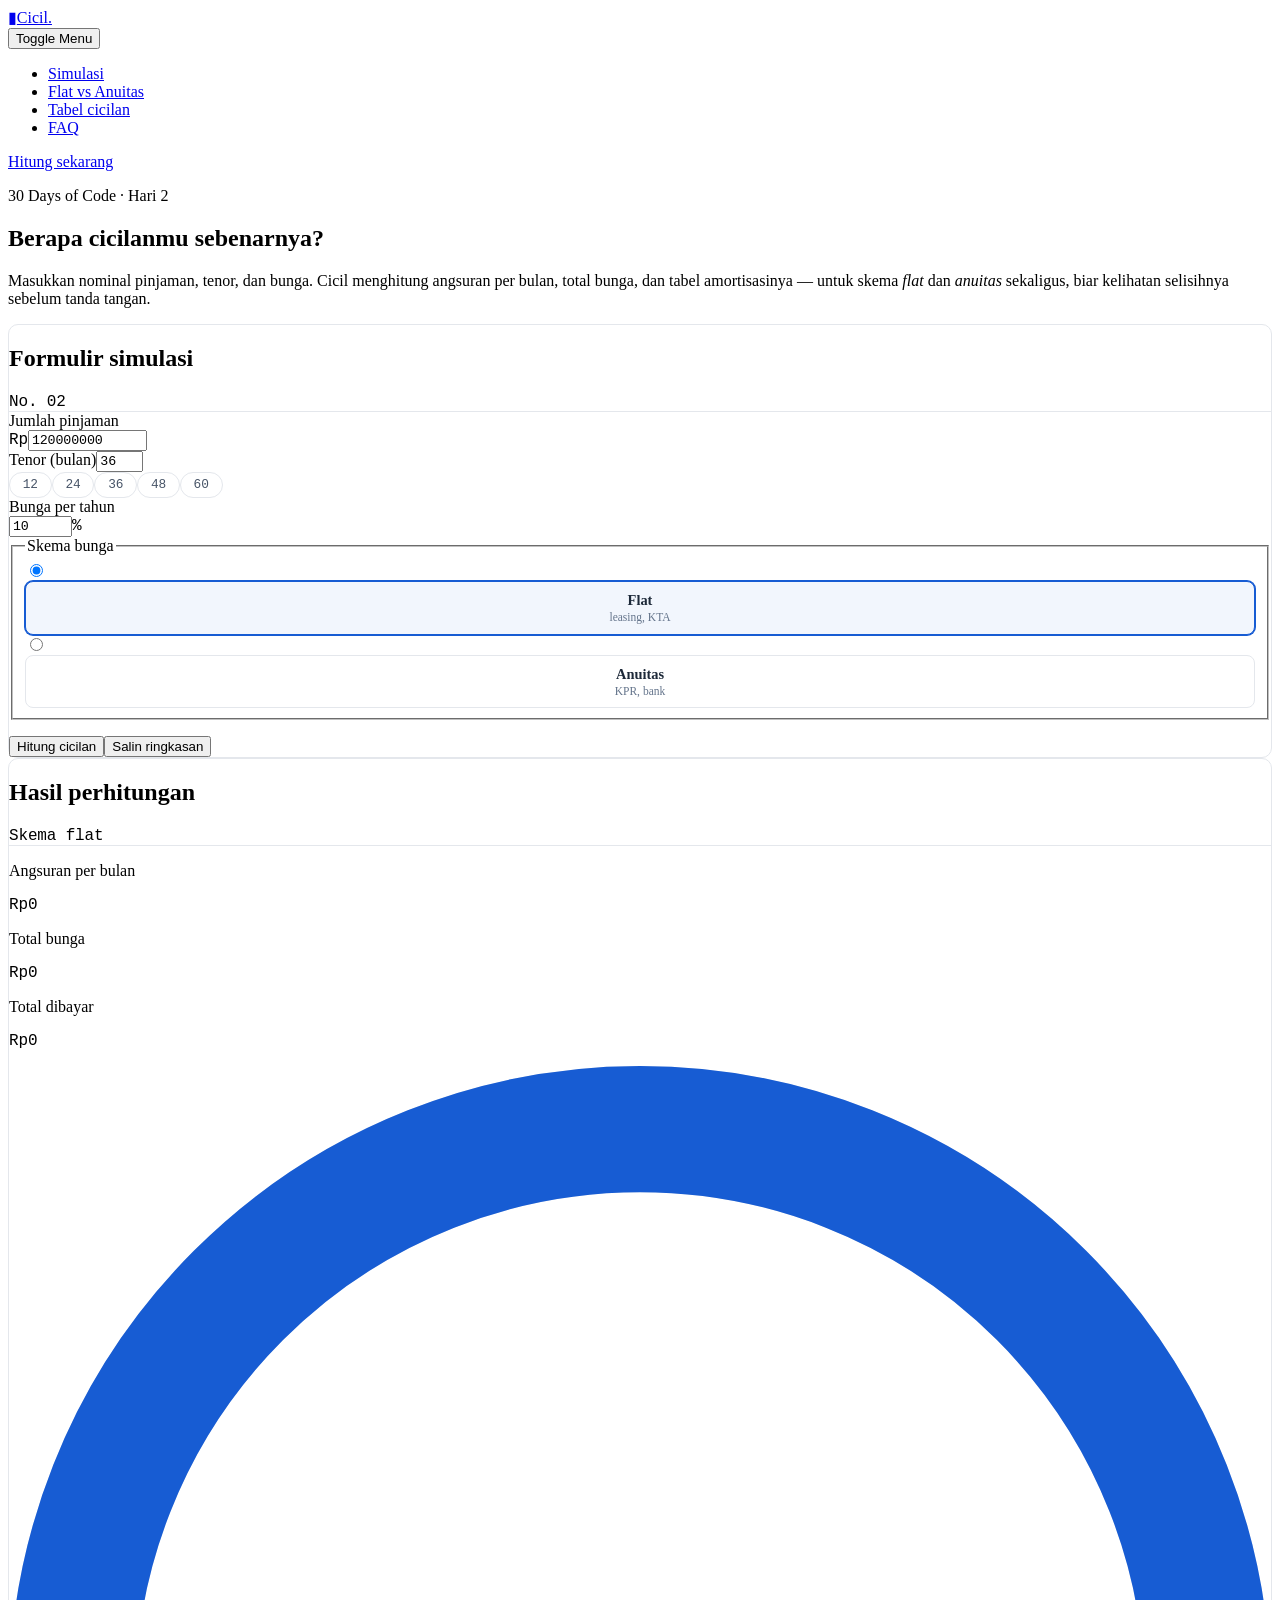
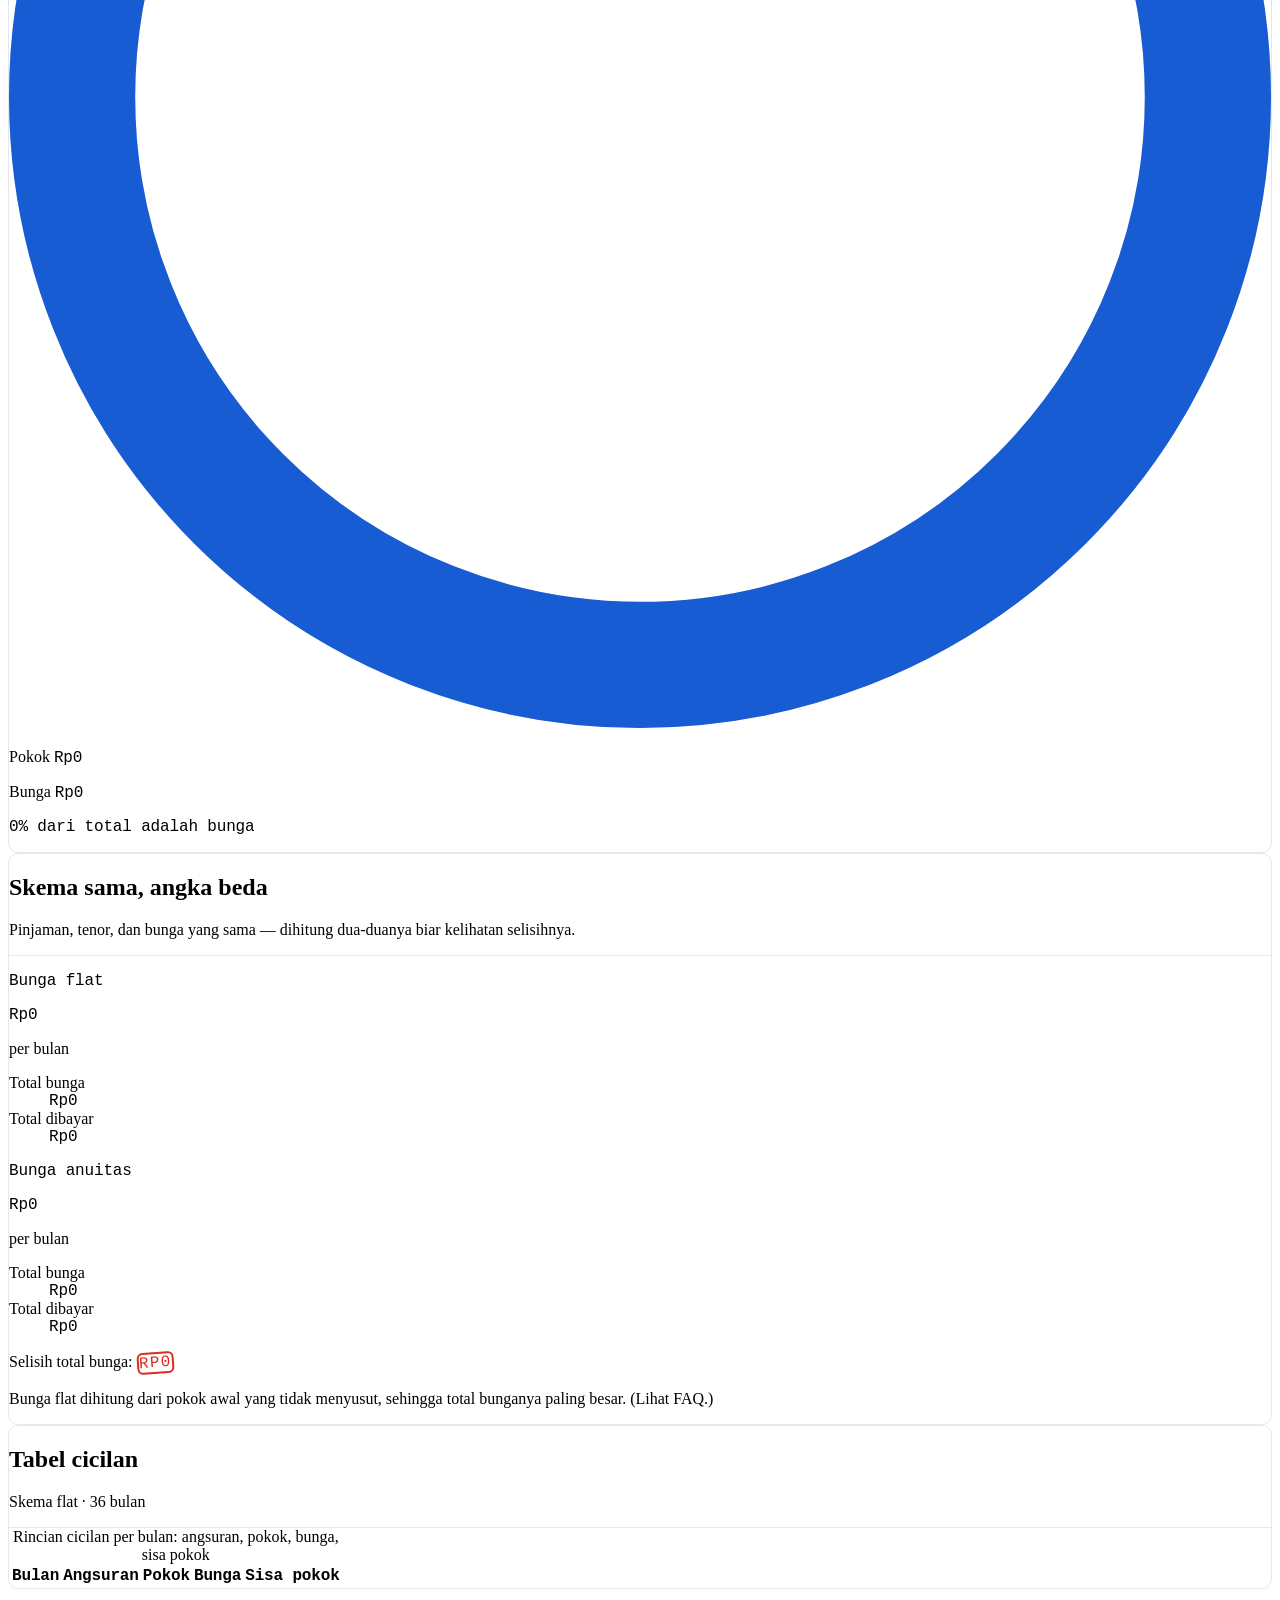
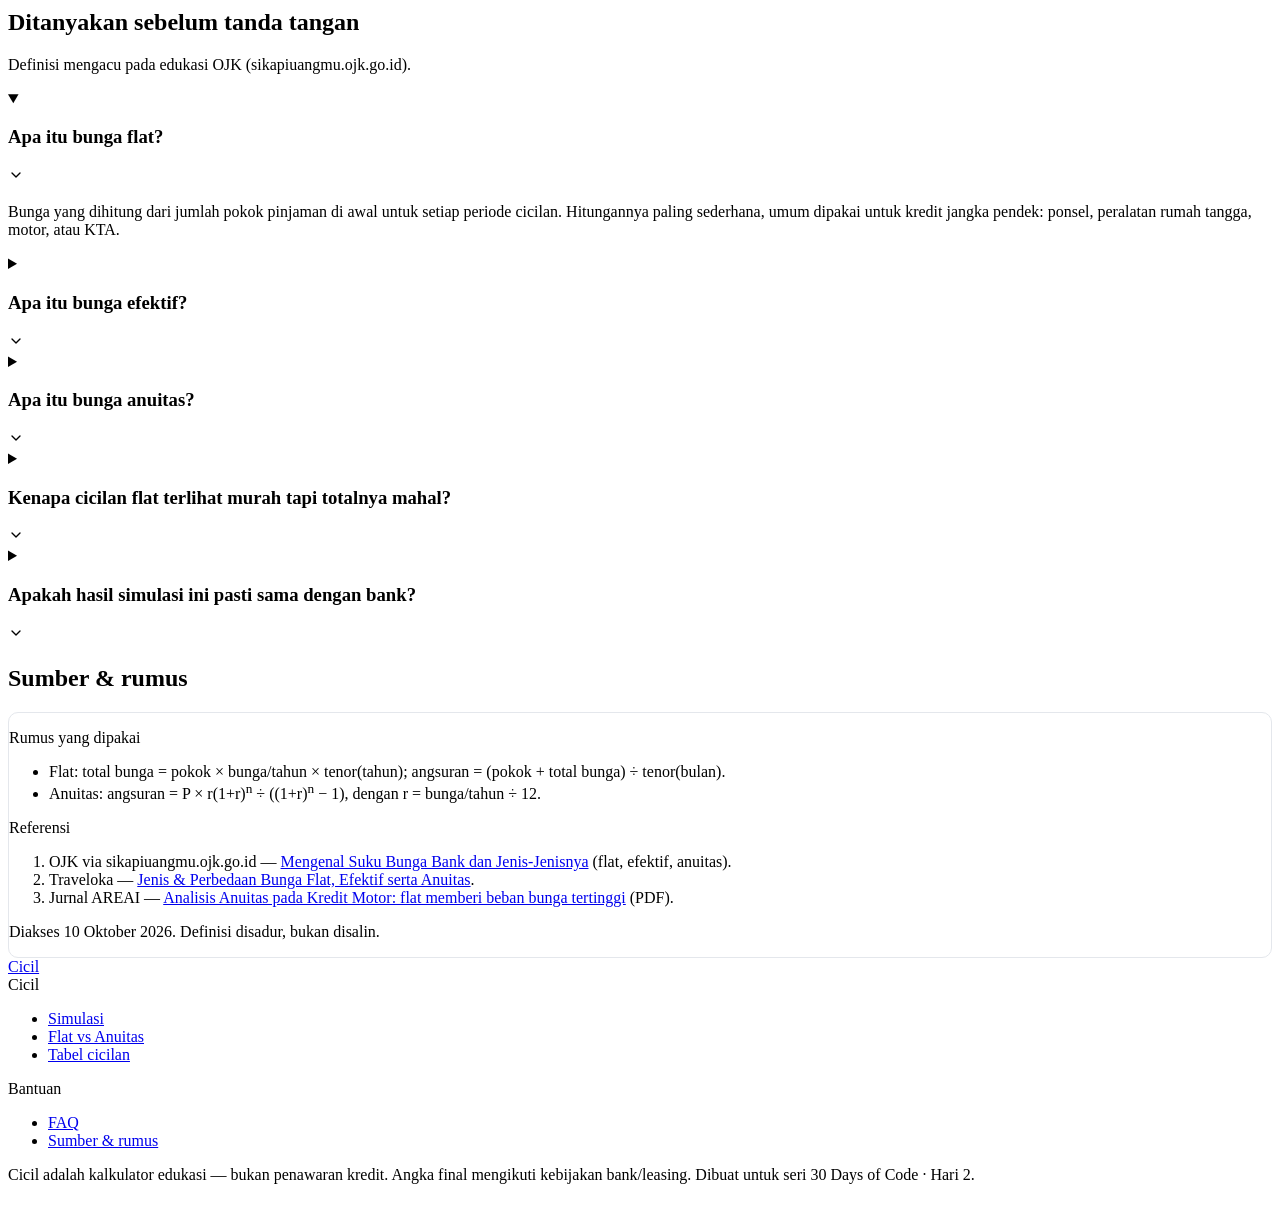
==== commit 8a3ab4e2: "Deploy agent-cicil — 30 Days of Code" ====
--- a/index.html
+++ b/index.html
@@ -1 +1 @@
-<!DOCTYPE html><html class="2xl:text-[20px]" dir="ltr" lang="id"><head><meta charset="UTF-8"><meta content="width=device-width,initial-scale=1" name="viewport"><link href="/agent-cicil/sitemap-index.xml" rel="sitemap"><link href="/agent-cicil/_astro/favicon.CGiRCjPI.ico" rel="shortcut icon"><link href="/agent-cicil/_astro/favicon.Bvz1nLol.svg" rel="icon" type="image/svg+xml"><link href="/agent-cicil/_astro/favicon.Bvz1nLol.svg" rel="mask-icon" color="#8D46E7"><link href="/agent-cicil/_astro/apple-touch-icon.DHIlG7dp.png" rel="apple-touch-icon" sizes="180x180"><style>@font-face{font-family:"IBM Plex Sans-7c0ca9ee97a576c0";src:url("/agent-cicil/_astro/fonts/0afc56df7fe9322d.woff2") format("woff2");font-display:swap;unicode-range:U+0000-00FF,U+0131,U+0152-0153,U+02BB-02BC,U+02C6,U+02DA,U+02DC,U+0304,U+0308,U+0329,U+2000-206F,U+20AC,U+2122,U+2191,U+2193,U+2212,U+2215,U+FEFF,U+FFFD;font-weight:400;font-style:normal}@font-face{font-family:"IBM Plex Sans-7c0ca9ee97a576c0";src:url("/agent-cicil/_astro/fonts/18e62b4625ad145f.woff2") format("woff2");font-display:swap;unicode-range:U+0000-00FF,U+0131,U+0152-0153,U+02BB-02BC,U+02C6,U+02DA,U+02DC,U+0304,U+0308,U+0329,U+2000-206F,U+20AC,U+2122,U+2191,U+2193,U+2212,U+2215,U+FEFF,U+FFFD;font-weight:500;font-style:normal}@font-face{font-family:"IBM Plex Sans-7c0ca9ee97a576c0";src:url("/agent-cicil/_astro/fonts/a2a359f1fdc16ef0.woff2") format("woff2");font-display:swap;unicode-range:U+0000-00FF,U+0131,U+0152-0153,U+02BB-02BC,U+02C6,U+02DA,U+02DC,U+0304,U+0308,U+0329,U+2000-206F,U+20AC,U+2122,U+2191,U+2193,U+2212,U+2215,U+FEFF,U+FFFD;font-weight:600;font-style:normal}@font-face{font-family:"IBM Plex Sans-7c0ca9ee97a576c0";src:url("/agent-cicil/_astro/fonts/73d2ebd6153d584d.woff2") format("woff2");font-display:swap;unicode-range:U+0000-00FF,U+0131,U+0152-0153,U+02BB-02BC,U+02C6,U+02DA,U+02DC,U+0304,U+0308,U+0329,U+2000-206F,U+20AC,U+2122,U+2191,U+2193,U+2212,U+2215,U+FEFF,U+FFFD;font-weight:700;font-style:normal}@font-face{font-family:"IBM Plex Sans-7c0ca9ee97a576c0 fallback: Arial";src:local("Arial");font-display:swap;font-weight:400;font-style:normal;size-adjust:101.1663%;ascent-override:101.3184%;descent-override:27.183%;line-gap-override:0%}@font-face{font-family:"IBM Plex Sans-7c0ca9ee97a576c0 fallback: Arial";src:local("Arial");font-display:swap;font-weight:500;font-style:normal;size-adjust:101.1663%;ascent-override:101.3184%;descent-override:27.183%;line-gap-override:0%}@font-face{font-family:"IBM Plex Sans-7c0ca9ee97a576c0 fallback: Arial";src:local("Arial");font-display:swap;font-weight:600;font-style:normal;size-adjust:101.1663%;ascent-override:101.3184%;descent-override:27.183%;line-gap-override:0%}@font-face{font-family:"IBM Plex Sans-7c0ca9ee97a576c0 fallback: Arial Bold";src:local("Arial Bold");font-display:swap;font-weight:700;font-style:normal;size-adjust:93.9622%;ascent-override:109.0865%;descent-override:29.2671%;line-gap-override:0%}:root{--font-plex-sans:"IBM Plex Sans-7c0ca9ee97a576c0","IBM Plex Sans-7c0ca9ee97a576c0 fallback: Arial","IBM Plex Sans-7c0ca9ee97a576c0 fallback: Arial Bold",sans-serif}</style><link href="/agent-cicil/_astro/fonts/0afc56df7fe9322d.woff2" rel="preload" type="font/woff2" as="font" crossorigin><link href="/agent-cicil/_astro/fonts/18e62b4625ad145f.woff2" rel="preload" type="font/woff2" as="font" crossorigin><link href="/agent-cicil/_astro/fonts/a2a359f1fdc16ef0.woff2" rel="preload" type="font/woff2" as="font" crossorigin><link href="/agent-cicil/_astro/fonts/73d2ebd6153d584d.woff2" rel="preload" type="font/woff2" as="font" crossorigin><style>@font-face{font-family:"IBM Plex Mono-77cde373cc1f1d2c";src:url("/agent-cicil/_astro/fonts/a3a0a8110b9e369d.woff2") format("woff2");font-display:swap;unicode-range:U+0000-00FF,U+0131,U+0152-0153,U+02BB-02BC,U+02C6,U+02DA,U+02DC,U+0304,U+0308,U+0329,U+2000-206F,U+20AC,U+2122,U+2191,U+2193,U+2212,U+2215,U+FEFF,U+FFFD;font-weight:400;font-style:normal}@font-face{font-family:"IBM Plex Mono-77cde373cc1f1d2c";src:url("/agent-cicil/_astro/fonts/918b42621fe434fa.woff2") format("woff2");font-display:swap;unicode-range:U+0000-00FF,U+0131,U+0152-0153,U+02BB-02BC,U+02C6,U+02DA,U+02DC,U+0304,U+0308,U+0329,U+2000-206F,U+20AC,U+2122,U+2191,U+2193,U+2212,U+2215,U+FEFF,U+FFFD;font-weight:500;font-style:normal}@font-face{font-family:"IBM Plex Mono-77cde373cc1f1d2c";src:url("/agent-cicil/_astro/fonts/9be50d119b1fd79e.woff2") format("woff2");font-display:swap;unicode-range:U+0000-00FF,U+0131,U+0152-0153,U+02BB-02BC,U+02C6,U+02DA,U+02DC,U+0304,U+0308,U+0329,U+2000-206F,U+20AC,U+2122,U+2191,U+2193,U+2212,U+2215,U+FEFF,U+FFFD;font-weight:600;font-style:normal}@font-face{font-family:"IBM Plex Mono-77cde373cc1f1d2c";src:url("/agent-cicil/_astro/fonts/83ce801119beebc1.woff2") format("woff2");font-display:swap;unicode-range:U+0000-00FF,U+0131,U+0152-0153,U+02BB-02BC,U+02C6,U+02DA,U+02DC,U+0304,U+0308,U+0329,U+2000-206F,U+20AC,U+2122,U+2191,U+2193,U+2212,U+2215,U+FEFF,U+FFFD;font-weight:700;font-style:normal}@font-face{font-family:"IBM Plex Mono-77cde373cc1f1d2c fallback: Courier New";src:local("Courier New");font-display:swap;font-weight:400;font-style:normal;size-adjust:99.9837%;ascent-override:102.5167%;descent-override:27.5045%}@font-face{font-family:"IBM Plex Mono-77cde373cc1f1d2c fallback: Courier New";src:local("Courier New");font-display:swap;font-weight:500;font-style:normal;size-adjust:99.9837%;ascent-override:102.5167%;descent-override:27.5045%}@font-face{font-family:"IBM Plex Mono-77cde373cc1f1d2c fallback: Courier New";src:local("Courier New");font-display:swap;font-weight:600;font-style:normal;size-adjust:99.9837%;ascent-override:102.5167%;descent-override:27.5045%}@font-face{font-family:"IBM Plex Mono-77cde373cc1f1d2c fallback: Courier New";src:local("Courier New");font-display:swap;font-weight:700;font-style:normal;size-adjust:99.9837%;ascent-override:102.5167%;descent-override:27.5045%}:root{--font-plex-mono:"IBM Plex Mono-77cde373cc1f1d2c","IBM Plex Mono-77cde373cc1f1d2c fallback: Courier New",monospace}</style><style>:root{--aw-font-sans:var(--font-plex-sans);--aw-font-serif:var(--font-plex-sans);--aw-font-heading:var(--font-plex-sans);--font-angka:var(--font-plex-mono);--aw-color-primary:rgb(23 92 211);--aw-color-secondary:rgb(21 79 182);--aw-color-accent:rgb(217 45 32);--aw-color-text-heading:rgb(16 24 40);--aw-color-text-default:rgb(29 41 61);--aw-color-text-muted:rgb(71 84 103);--aw-color-bg-page:rgb(255 255 255);--cicil-line:#e4e7ec;--cicil-wash:#f2f6fd}.font-angka{font-family:var(--font-angka);font-variant-numeric:tabular-nums;letter-spacing:-.01em}.slip{border:1px solid var(--cicil-line);border-radius:10px;background:#fff}.slip-head{border-bottom:1px solid var(--cicil-line)}.stempel{display:inline-block;border:2px solid var(--aw-color-accent);color:var(--aw-color-accent);border-radius:6px;transform:rotate(-4deg);font-family:var(--font-angka);text-transform:uppercase;letter-spacing:.08em}@media (prefers-reduced-motion:reduce){*,::after,::before{animation-duration:0s!important;transition-duration:0s!important}}</style><script>!function(){const e="light:only";function t(e){document.documentElement.classList["dark"===e?"add":"remove"]("dark")}function a(){return e&&e.endsWith(":only")||!localStorage.theme?e.replace(":only",""):"dark"===localStorage.theme||!("theme"in localStorage)&&window.matchMedia("(prefers-color-scheme: dark)").matches?"dark":"light"}t(a()),document.addEventListener("astro:after-swap",()=>t(a()))}()</script><title>Simulasi Cicilan Pinjaman — Flat vs Anuitas — Cicil</title><link href="https://kayzenn123.github.io/agent-cicil" rel="canonical"><meta content="Hitung angsuran per bulan, total bunga, dan tabel amortisasi pinjaman. Bandingkan skema bunga flat dan anuitas sebelum tanda tangan. Gratis, tanpa daftar." name="description"><meta content="index, follow" name="robots"><meta content="Simulasi Cicilan Pinjaman — Flat vs Anuitas" property="og:title"><meta content="website" property="og:type"><meta content="https://kayzenn123.github.io/agent-cicil/_astro/default.CW5EadUx_ZRCXQQ.jpg" property="og:image"><meta content="https://kayzenn123.github.io/agent-cicil" property="og:url"><meta content="Hitung angsuran per bulan, total bunga, dan tabel amortisasi pinjaman. Bandingkan skema bunga flat dan anuitas sebelum tanda tangan. Gratis, tanpa daftar." property="og:description"><meta content="id" property="og:locale"><meta content="Cicil" property="og:site_name"><meta content="https://kayzenn123.github.io/agent-cicil/_astro/default.CW5EadUx_ZRCXQQ.jpg" property="og:image:url"><meta content="1200" property="og:image:width"><meta content="626" property="og:image:height"><meta content="Simulasi Cicilan Pinjaman — Flat vs Anuitas" property="og:image:alt"><meta content="summary_large_image" name="twitter:card"><script data-id id="ga-init">if(document.getElementById("ga-init").dataset.id){var d=document.getElementById("ga-init").dataset.id;window.dataLayer=window.dataLayer||[],window.gtag=function(){dataLayer.push(arguments)},window.gtag("js",new Date),window.gtag("config",d)}</script><link href="https://images.unsplash.com" rel="preconnect"><meta content="true" name="astro-view-transitions-enabled"><meta content="swap" name="astro-view-transitions-fallback"><script type="module" src="/agent-cicil/_astro/ClientRouter.astro_astro_type_script_index_0_lang.8JqLyJGz.js"></script><script type="application/ld+json">[{"@context":"https://schema.org","@type":"WebSite","@id":"https://kayzenn123.github.io/#website","name":"Cicil","url":"https://kayzenn123.github.io","inLanguage":"id","publisher":{"@id":"https://kayzenn123.github.io/#organization"}},{"@context":"https://schema.org","@type":"Organization","@id":"https://kayzenn123.github.io/#organization","name":"Cicil","url":"https://kayzenn123.github.io","logo":"https://kayzenn123.github.io/agent-cicil/_astro/favicon.Bvz1nLol.svg"}]</script><link href="/agent-cicil/_astro/Layout.C3PMKWjF.css" rel="stylesheet"><style>@keyframes astroFadeInOut{0%{opacity:1}to{opacity:0}}@keyframes astroFadeIn{0%{opacity:0;mix-blend-mode:plus-lighter}to{opacity:1;mix-blend-mode:plus-lighter}}@keyframes astroFadeOut{0%{opacity:1;mix-blend-mode:plus-lighter}to{opacity:0;mix-blend-mode:plus-lighter}}@keyframes astroSlideFromRight{0%{transform:translate(100%)}}@keyframes astroSlideFromLeft{0%{transform:translate(-100%)}}@keyframes astroSlideToRight{to{transform:translate(100%)}}@keyframes astroSlideToLeft{to{transform:translate(-100%)}}@media (prefers-reduced-motion){::view-transition-group(*),::view-transition-new(*),::view-transition-old(*),[data-astro-transition-scope]{animation:none!important}}aw-header[data-astro-cid-nswrv7r3],aw-theme-toggle[data-astro-cid-4vhgjfnb]{display:contents}.chip[data-astro-cid-dkhy7m5e]{color:#475467;background:#fff;border:1px solid #e4e7ec;border-radius:999px;padding:.3rem .8rem;font-size:.8rem;transition:border-color .15s,color .15s}.chip[data-astro-cid-dkhy7m5e]:hover{color:#175cd3;border-color:#175cd3}.chip[data-astro-cid-dkhy7m5e][aria-pressed=true]{color:#175cd3;background:#f2f6fd;border-color:#175cd3}.skema-box[data-astro-cid-dkhy7m5e]{text-align:center;color:#1d2939;cursor:pointer;border:1px solid #e4e7ec;border-radius:.5rem;padding:.65rem .5rem;font-size:.9rem;font-weight:600;transition:border-color .15s,background .15s;display:block}.skema-sub[data-astro-cid-dkhy7m5e]{color:#64748b;margin-top:2px;font-size:.72rem;font-weight:400;display:block}.peer[data-astro-cid-dkhy7m5e]:checked+.skema-box[data-astro-cid-dkhy7m5e]{background:#f2f6fd;border-color:#175cd3;box-shadow:0 0 0 1px #175cd3}.peer[data-astro-cid-dkhy7m5e]:focus-visible+.skema-box[data-astro-cid-dkhy7m5e]{outline-offset:2px;outline:2px solid #175cd3}#cicil-tbody[data-astro-cid-dkhy7m5e] tr[data-astro-cid-dkhy7m5e]:nth-child(2n){background:#fafbfe}#cicil-tbody[data-astro-cid-dkhy7m5e] td[data-astro-cid-dkhy7m5e]{border-top:1px solid #eef0f4}</style><script type="module" src="/agent-cicil/_astro/page.DUP3bs27.js"></script></head><body class="flex flex-col antialiased bg-page min-h-screen text-default tracking-tight"><div class="text-sm gap-1 bg-slate-900 dark:bg-transparent dark:border-b dark:border-slate-800 dark:text-slate-400 hidden lg:flex overflow-hidden px-3 py-2 relative text-ellipsis text-slate-300 whitespace-nowrap"><span class="font-semibold bg-white/20 dark:bg-slate-700 dark:text-slate-300 inline-block mr-0.5 px-1 py-0.5 rtl:ml-0.5 rtl:mr-0 text-slate-100 text-xs">NEW</span><a class="font-medium dark:text-slate-400 hover:underline text-slate-300" href="https://astro.build/blog/astro-7/">Astro v7 is now available! »</a><a class="inline-block bg-[url(https://img.shields.io/github/stars/arthelokyo/astrowind.svg?style=social&label=Stars&maxAge=86400)] bg-contain bg-no-repeat bg-right h-[1.25rem] ltr:ml-auto ml-auto rtl:mr-auto w-[5.6rem]" href="https://github.com/arthelokyo/astrowind" rel="noopener noreferrer" target="_blank" title="If you like AstroWind, give us a star."><span class="sr-only">GitHub stars</span></a></div><script type="module">var e=class extends HTMLElement{connectedCallback(){this.querySelector("[data-aw-toggle-color-scheme]")?.addEventListener("click",()=>{let e=document.documentElement.classList.toggle("dark");localStorage.theme=e?"dark":"light",document.dispatchEvent(new CustomEvent("aw:theme-change"))})}};customElements.get("aw-theme-toggle")||customElements.define("aw-theme-toggle",e)</script><aw-header data-astro-cid-nswrv7r3="true" data-astro-transition-persist="header-lknrlm"><header class="mx-auto w-full border-b border-gray-50/0 ease-in-out flex-none sticky top-0 transition-[opacity] z-40" data-astro-cid-nswrv7r3 data-aw-sticky-header="true" id="header"><div class="absolute inset-0" data-astro-cid-nswrv7r3></div><div class="mx-auto max-w-7xl relative lg:grid lg:grid-cols-3 lg:items-center lg:px-6 px-3 py-3 text-default w-full" data-astro-cid-nswrv7r3><div class="flex justify-between" data-astro-cid-nswrv7r3><a class="flex items-center" href="/agent-cicil" data-astro-cid-nswrv7r3><span class="text-slate-900 font-bold text-2xl md:text-xl ml-2 self-center whitespace-nowrap"><span class="font-angka text-[#175cd3]">▮</span>Cicil<span class="text-[#d92d20]">.</span></span></a><div class="flex items-center lg:hidden" data-astro-cid-nswrv7r3><button class="flex items-center cursor-pointer flex-col group h-12 justify-center rounded w-12" type="button" aria-expanded="false" aria-label="Toggle Menu" data-aw-toggle-menu><span class="sr-only">Toggle Menu</span><span class="duration-200 w-6 bg-black dark:bg-white ease h-0.5 my-1 opacity-80 rounded-full transform transition group-[.expanded]:rotate-45 group-[.expanded]:translate-y-2.5" aria-hidden="true"></span><span class="duration-200 w-6 bg-black dark:bg-white ease h-0.5 my-1 opacity-80 rounded-full transform transition group-[.expanded]:opacity-0" aria-hidden="true"></span><span class="duration-200 w-6 bg-black dark:bg-white ease h-0.5 my-1 opacity-80 rounded-full transform transition group-[.expanded]:-rotate-45 group-[.expanded]:-translate-y-2.5" aria-hidden="true"></span></button></div></div><nav aria-label="Main navigation" class="items-center lg:w-auto w-full hidden lg:flex lg:justify-self-center lg:mx-5 lg:overflow-visible overflow-x-hidden overflow-y-auto text-default" data-astro-cid-nswrv7r3><ul class="flex flex-col font-medium lg:flex-row lg:justify-center lg:self-center lg:text-[0.9375rem] lg:w-auto text-xl tracking-[0.01rem] w-full" data-astro-cid-nswrv7r3><li class data-astro-cid-nswrv7r3><a class="flex items-center dark:hover:text-white hover:text-link px-4 py-3 whitespace-nowrap" href="/agent-cicil/#simulasi" data-astro-cid-nswrv7r3>Simulasi</a></li><li class data-astro-cid-nswrv7r3><a class="flex items-center dark:hover:text-white hover:text-link px-4 py-3 whitespace-nowrap" href="/agent-cicil/#banding" data-astro-cid-nswrv7r3>Flat vs Anuitas</a></li><li class data-astro-cid-nswrv7r3><a class="flex items-center dark:hover:text-white hover:text-link px-4 py-3 whitespace-nowrap" href="/agent-cicil/#tabel" data-astro-cid-nswrv7r3>Tabel cicilan</a></li><li class data-astro-cid-nswrv7r3><a class="flex items-center dark:hover:text-white hover:text-link px-4 py-3 whitespace-nowrap" href="/agent-cicil/#faq" data-astro-cid-nswrv7r3>FAQ</a></li></ul></nav><div class="items-center lg:w-auto w-full hidden lg:flex bottom-0 fixed justify-end left-0 lg:justify-self-end lg:mb-0 lg:p-0 lg:self-center lg:static p-3 rtl:left-auto rtl:right-0" data-astro-cid-nswrv7r3><div class="flex items-center justify-between lg:w-auto w-full" data-astro-cid-nswrv7r3><div class="flex" data-astro-cid-nswrv7r3><a class="text-sm focus:outline-none rounded-lg dark:focus:ring-gray-700 dark:hover:bg-gray-700 dark:text-gray-400 focus:ring-4 focus:ring-gray-200 hover:bg-gray-100 inline-flex items-center p-2.5 text-muted" href="/agent-cicil/rss.xml" data-astro-cid-nswrv7r3 aria-label="RSS Feed"><svg class="h-5 w-5" viewBox="0 0 24 24" data-icon="tabler:rss" height="1em" width="1em" data-astro-cid-nswrv7r3="true"><symbol id="ai:tabler:rss"><path d="M4 19a1 1 0 1 0 2 0a1 1 0 1 0-2 0M4 4a16 16 0 0 1 16 16M4 11a9 9 0 0 1 9 9" fill="none" stroke="currentColor" stroke-linecap="round" stroke-linejoin="round" stroke-width="2"/></symbol><use href="#ai:tabler:rss"></use></svg></a></div><span class="ml-4 rtl:ml-0 rtl:mr-4" data-astro-cid-nswrv7r3><a class="text-sm font-semibold btn-secondary lg:px-6 ml-2 px-5.5 py-2.5 shadow-none w-auto" href="/agent-cicil/#simulasi" data-astro-cid-nswrv7r3="true" rel="noopener noreferrer" target="_self">Hitung sekarang</a></span></div></div></div></header></aw-header><script type="module">var e=class extends HTMLElement{onScroll;mql;onMqlChange;onPageLoad=()=>{this.updateActiveLinks(),this.closeOpenDropdown()};connectedCallback(){let e=this.querySelector("#header"),t=this.querySelector("[data-aw-toggle-menu]"),s=this.querySelector("#header nav"),a=this.querySelector("#header > div > div:last-child");this.updateActiveLinks(),document.addEventListener("astro:page-load",this.onPageLoad);let n=()=>{t?.classList.remove("expanded"),t?.setAttribute("aria-expanded","false"),document.body.classList.remove("overflow-hidden"),e?.classList.remove("h-screen","expanded","bg-page"),s?.classList.add("hidden"),a?.classList.add("hidden")};if(t?.addEventListener("click",()=>{let n=t.classList.toggle("expanded");t.setAttribute("aria-expanded",String(n)),document.body.classList.toggle("overflow-hidden"),e?.classList.toggle("h-screen"),e?.classList.toggle("expanded"),e?.classList.toggle("bg-page"),s?.classList.toggle("hidden"),a?.classList.toggle("hidden")}),s?.addEventListener("click",n),s?.addEventListener("click",e=>{let t=e.target?.closest(".dropdown-menu a");t&&t.blur()}),this.mql=window.matchMedia("(max-width: 1023px)"),this.onMqlChange=()=>n(),this.mql.addEventListener("change",this.onMqlChange),e?.hasAttribute("data-aw-sticky-header")){let t=!1,s=()=>{window.scrollY>60?e.classList.add("scroll"):e.classList.remove("scroll"),t=!1};this.onScroll=()=>{t||=(window.requestAnimationFrame(s),!0)},s(),document.addEventListener("scroll",this.onScroll,{passive:!0})}document.documentElement.classList.add("motion-safe:scroll-smooth")}disconnectedCallback(){this.onScroll&&document.removeEventListener("scroll",this.onScroll),this.mql&&this.onMqlChange&&this.mql.removeEventListener("change",this.onMqlChange),document.removeEventListener("astro:page-load",this.onPageLoad)}closeOpenDropdown(){let e=document.activeElement;e&&this.contains(e)&&e.closest(".dropdown")&&e.blur()}updateActiveLinks(){let e=e=>"/"+e.replace(/^\/+|\/+$/g,""),t=e(window.location.pathname);this.querySelectorAll("nav a[href]").forEach(s=>{let a=new URL(s.href,window.location.href),n=a.origin===window.location.origin&&!a.hash&&!s.getAttribute("href")?.startsWith("#");s.classList.toggle("aw-link-active",n&&e(a.pathname)===t)})}};customElements.get("aw-header")||customElements.define("aw-header",e)</script><main class="flex-1"><section class="px-4 mx-auto sm:px-6 max-w-7xl md:pt-14 pb-8 pt-10"><p class="items-center gap-2 bg-white border border-slate-200 inline-flex px-3 py-1 rounded-full text-slate-500 text-xs"><span class="inline-block bg-[#d92d20] h-2 rounded-full w-2"></span>30 Days of Code · Hari 2</p><h1 class="text-slate-900 font-bold md:text-5xl text-4xl max-w-2xl mt-4 tracking-tight">Berapa cicilanmu sebenarnya?</h1><p class="text-slate-500 leading-relaxed max-w-2xl md:text-lg mt-3 text-base">Masukkan nominal pinjaman, tenor, dan bunga. Cicil menghitung angsuran per bulan, total bunga, dan tabel amortisasinya — untuk skema <em class="font-medium text-slate-700 not-italic">flat</em> dan<em class="font-medium text-slate-700 not-italic"> anuitas</em> sekaligus, biar kelihatan selisihnya sebelum tanda tangan.</p></section><div class="px-4 mx-auto sm:px-6 max-w-7xl pb-4"><section class="scroll-mt-24" id="simulasi" data-astro-cid-dkhy7m5e><div class="grid gap-6 lg:grid-cols-5" data-astro-cid-dkhy7m5e><form class="slip lg:col-span-2" data-astro-cid-dkhy7m5e id="cicil-form" novalidate><div class="flex items-center justify-between px-5 py-4 slip-head" data-astro-cid-dkhy7m5e><h2 class="text-slate-900 font-semibold text-base" data-astro-cid-dkhy7m5e>Formulir simulasi</h2><span class="font-angka text-[11px] tracking-widest uppercase text-slate-500" data-astro-cid-dkhy7m5e>No. 02</span></div><div class="px-5 py-5 space-y-5" data-astro-cid-dkhy7m5e><div data-astro-cid-dkhy7m5e><label class="text-sm font-medium text-slate-700 block mb-1.5" data-astro-cid-dkhy7m5e for="cicil-pokok">Jumlah pinjaman</label><div class="relative" data-astro-cid-dkhy7m5e><span class="font-angka -translate-y-1/2 absolute text-slate-400 text-sm top-1/2 left-3.5" data-astro-cid-dkhy7m5e>Rp</span><input class="font-angka text-slate-900 bg-white border border-slate-300 focus:border-[#175cd3] focus:outline-none focus:ring-2 focus:ring-[#175cd3]/20 py-2.5 rounded-lg w-full pl-11 pr-3" data-astro-cid-dkhy7m5e name="pokok" type="number" value="120000000" id="cicil-pokok" inputmode="numeric" max="100000000000" min="100000" required step="100000"></div></div><div data-astro-cid-dkhy7m5e><label class="text-sm font-medium text-slate-700 block mb-1.5" data-astro-cid-dkhy7m5e for="cicil-tenor">Tenor (bulan)</label><input class="font-angka text-slate-900 bg-white border border-slate-300 focus:border-[#175cd3] focus:outline-none focus:ring-2 focus:ring-[#175cd3]/20 py-2.5 rounded-lg w-full px-3.5" data-astro-cid-dkhy7m5e name="tenor" type="number" value="36" id="cicil-tenor" inputmode="numeric" max="360" min="1" required step="1"><div class="flex gap-2 flex-wrap mt-2" data-astro-cid-dkhy7m5e aria-label="Pintasan tenor" role="group"><button class="font-angka chip" type="button" data-astro-cid-dkhy7m5e data-tenor="12">12</button><button class="font-angka chip" type="button" data-astro-cid-dkhy7m5e data-tenor="24">24</button><button class="font-angka chip" type="button" data-astro-cid-dkhy7m5e data-tenor="36">36</button><button class="font-angka chip" type="button" data-astro-cid-dkhy7m5e data-tenor="48">48</button><button class="font-angka chip" type="button" data-astro-cid-dkhy7m5e data-tenor="60">60</button></div></div><div data-astro-cid-dkhy7m5e><label class="text-sm font-medium text-slate-700 block mb-1.5" data-astro-cid-dkhy7m5e for="cicil-bunga">Bunga per tahun</label><div class="relative" data-astro-cid-dkhy7m5e><input class="font-angka text-slate-900 bg-white border border-slate-300 focus:border-[#175cd3] focus:outline-none focus:ring-2 focus:ring-[#175cd3]/20 py-2.5 rounded-lg w-full pl-3.5 pr-10" data-astro-cid-dkhy7m5e name="bunga" type="number" value="10" id="cicil-bunga" inputmode="decimal" max="100" min="0" required step="0.1"><span class="font-angka -translate-y-1/2 absolute text-slate-400 text-sm top-1/2 right-3.5" data-astro-cid-dkhy7m5e>%</span></div></div><fieldset data-astro-cid-dkhy7m5e><legend class="text-sm font-medium text-slate-700 block mb-1.5" data-astro-cid-dkhy7m5e>Skema bunga</legend><div class="grid grid-cols-2 gap-2" data-astro-cid-dkhy7m5e aria-label="Skema bunga" role="radiogroup"><label class="skema" data-astro-cid-dkhy7m5e><input class="sr-only peer" data-astro-cid-dkhy7m5e name="skema" type="radio" value="flat" checked="checked"><span class="skema-box" data-astro-cid-dkhy7m5e>Flat<span class="skema-sub" data-astro-cid-dkhy7m5e>leasing, KTA</span></span></label><label class="skema" data-astro-cid-dkhy7m5e><input class="sr-only peer" data-astro-cid-dkhy7m5e name="skema" type="radio" value="anuitas"><span class="skema-box" data-astro-cid-dkhy7m5e>Anuitas<span class="skema-sub" data-astro-cid-dkhy7m5e>KPR, bank</span></span></label></div></fieldset><p class="text-sm hidden text-[#d92d20]" data-astro-cid-dkhy7m5e id="cicil-error" role="alert"></p><button class="text-sm focus:outline-none rounded-lg focus:ring-2 px-4 transition w-full active:translate-y-px bg-[#175cd3] focus:ring-[#175cd3]/40 font-semibold hover:bg-[#154fb6] py-3 text-white" type="submit" data-astro-cid-dkhy7m5e id="cicil-hitung">Hitung cicilan</button><button class="text-sm font-medium text-slate-700 border border-slate-300 focus:outline-none focus:ring-2 focus:ring-[#175cd3]/30 hover:border-[#175cd3] hover:text-[#175cd3] px-4 py-2.5 rounded-lg transition w-full" type="button" data-astro-cid-dkhy7m5e id="cicil-salin">Salin ringkasan</button></div></form><div class="slip lg:col-span-3" data-astro-cid-dkhy7m5e aria-live="polite"><div class="flex items-center justify-between px-5 py-4 slip-head" data-astro-cid-dkhy7m5e><h2 class="text-slate-900 font-semibold text-base" data-astro-cid-dkhy7m5e>Hasil perhitungan</h2><span class="font-angka text-[11px] tracking-widest uppercase text-slate-500" data-astro-cid-dkhy7m5e id="cicil-skema-label">Skema flat</span></div><div class="px-5 py-5" data-astro-cid-dkhy7m5e><p class="text-sm text-slate-500" data-astro-cid-dkhy7m5e>Angsuran per bulan</p><p class="font-angka text-slate-900 font-bold md:text-5xl mt-1 text-4xl" data-astro-cid-dkhy7m5e id="cicil-angsuran">Rp0</p><div class="grid grid-cols-2 gap-3 mt-5" data-astro-cid-dkhy7m5e><div class="px-4 py-3 rounded-lg bg-[#f2f6fd]" data-astro-cid-dkhy7m5e><p class="text-slate-500 text-xs" data-astro-cid-dkhy7m5e>Total bunga</p><p class="font-angka text-[#d92d20] font-semibold mt-0.5 text-lg" data-astro-cid-dkhy7m5e id="cicil-total-bunga">Rp0</p></div><div class="px-4 py-3 rounded-lg bg-[#f2f6fd]" data-astro-cid-dkhy7m5e><p class="text-slate-500 text-xs" data-astro-cid-dkhy7m5e>Total dibayar</p><p class="font-angka text-slate-900 font-semibold mt-0.5 text-lg" data-astro-cid-dkhy7m5e id="cicil-total-bayar">Rp0</p></div></div><div class="flex items-center gap-5 mt-6" data-astro-cid-dkhy7m5e><svg class="-rotate-90 h-28 w-28" viewBox="0 0 120 120" aria-label="Perbandingan pokok dan bunga" data-astro-cid-dkhy7m5e id="cicil-donut" role="img"><circle cx="60" cy="60" data-astro-cid-dkhy7m5e fill="none" r="54" stroke="#e4e7ec" stroke-width="12"></circle><circle cx="60" cy="60" data-astro-cid-dkhy7m5e fill="none" r="54" stroke="#175cd3" stroke-width="12" id="cicil-arc-pokok" stroke-dasharray="339.292 339.292" stroke-dashoffset="0" stroke-linecap="butt" style="transition:stroke-dasharray .6s ease,stroke-dashoffset .6s ease"></circle><circle cx="60" cy="60" data-astro-cid-dkhy7m5e fill="none" r="54" stroke="#d92d20" stroke-width="12" id="cicil-arc-bunga" stroke-dasharray="0 339.292" stroke-dashoffset="0" stroke-linecap="butt" style="transition:stroke-dasharray .6s ease,stroke-dashoffset .6s ease"></circle></svg><div class="text-sm space-y-2" data-astro-cid-dkhy7m5e><p class="flex items-center gap-2" data-astro-cid-dkhy7m5e><span class="inline-block h-3 rounded-sm w-3 bg-[#175cd3]" data-astro-cid-dkhy7m5e></span><span class="text-slate-500" data-astro-cid-dkhy7m5e>Pokok</span> <span class="font-angka text-slate-900 font-medium" data-astro-cid-dkhy7m5e id="cicil-legenda-pokok">Rp0</span></p><p class="flex items-center gap-2" data-astro-cid-dkhy7m5e><span class="inline-block bg-[#d92d20] h-3 rounded-sm w-3" data-astro-cid-dkhy7m5e></span><span class="text-slate-500" data-astro-cid-dkhy7m5e>Bunga</span> <span class="font-angka text-slate-900 font-medium" data-astro-cid-dkhy7m5e id="cicil-legenda-bunga">Rp0</span></p><p class="font-angka text-slate-500 text-xs" data-astro-cid-dkhy7m5e id="cicil-persen-bunga">0% dari total adalah bunga</p></div></div></div></div></div><div class="slip mt-6 scroll-mt-24" data-astro-cid-dkhy7m5e id="banding"><div class="px-5 py-4 slip-head" data-astro-cid-dkhy7m5e><h2 class="text-slate-900 font-semibold text-base" data-astro-cid-dkhy7m5e>Skema sama, angka beda</h2><p class="text-sm text-slate-500 mt-0.5" data-astro-cid-dkhy7m5e>Pinjaman, tenor, dan bunga yang sama — dihitung dua-duanya biar kelihatan selisihnya.</p></div><div class="px-5 py-5 gap-4 grid md:grid-cols-2" data-astro-cid-dkhy7m5e><div class="p-4 rounded-lg border border-slate-200" data-astro-cid-dkhy7m5e><p class="font-angka text-[11px] tracking-widest uppercase text-slate-500" data-astro-cid-dkhy7m5e>Bunga flat</p><p class="font-angka text-slate-900 font-bold mt-2 text-2xl" data-astro-cid-dkhy7m5e id="cicil-flat-angsuran">Rp0</p><p class="text-slate-500 text-xs mt-0.5" data-astro-cid-dkhy7m5e>per bulan</p><dl class="text-sm mt-3 space-y-1.5" data-astro-cid-dkhy7m5e><div class="flex justify-between" data-astro-cid-dkhy7m5e><dt class="text-slate-500" data-astro-cid-dkhy7m5e>Total bunga</dt><dd class="font-angka font-medium text-[#d92d20]" data-astro-cid-dkhy7m5e id="cicil-flat-bunga">Rp0</dd></div><div class="flex justify-between" data-astro-cid-dkhy7m5e><dt class="text-slate-500" data-astro-cid-dkhy7m5e>Total dibayar</dt><dd class="font-angka text-slate-900 font-medium" data-astro-cid-dkhy7m5e id="cicil-flat-total">Rp0</dd></div></dl></div><div class="p-4 rounded-lg border-2 border-[#175cd3]" data-astro-cid-dkhy7m5e><p class="font-angka text-[11px] tracking-widest uppercase text-[#175cd3]" data-astro-cid-dkhy7m5e>Bunga anuitas</p><p class="font-angka text-slate-900 font-bold mt-2 text-2xl" data-astro-cid-dkhy7m5e id="cicil-anu-angsuran">Rp0</p><p class="text-slate-500 text-xs mt-0.5" data-astro-cid-dkhy7m5e>per bulan</p><dl class="text-sm mt-3 space-y-1.5" data-astro-cid-dkhy7m5e><div class="flex justify-between" data-astro-cid-dkhy7m5e><dt class="text-slate-500" data-astro-cid-dkhy7m5e>Total bunga</dt><dd class="font-angka font-medium text-[#d92d20]" data-astro-cid-dkhy7m5e id="cicil-anu-bunga">Rp0</dd></div><div class="flex justify-between" data-astro-cid-dkhy7m5e><dt class="text-slate-500" data-astro-cid-dkhy7m5e>Total dibayar</dt><dd class="font-angka text-slate-900 font-medium" data-astro-cid-dkhy7m5e id="cicil-anu-total">Rp0</dd></div></dl></div></div><div class="px-5 pb-5" data-astro-cid-dkhy7m5e><p class="text-sm text-slate-600" data-astro-cid-dkhy7m5e>Selisih total bunga: <span class="text-xs py-1 font-bold px-2.5 stempel" data-astro-cid-dkhy7m5e id="cicil-hemat">Rp0</span></p><p class="text-xs text-slate-400 mt-2" data-astro-cid-dkhy7m5e>Bunga flat dihitung dari pokok awal yang tidak menyusut, sehingga total bunganya paling besar. (Lihat FAQ.)</p></div></div><div class="slip mt-6 scroll-mt-24" data-astro-cid-dkhy7m5e id="tabel"><div class="flex items-center justify-between px-5 py-4 slip-head" data-astro-cid-dkhy7m5e><div data-astro-cid-dkhy7m5e><h2 class="text-slate-900 font-semibold text-base" data-astro-cid-dkhy7m5e>Tabel cicilan</h2><p class="text-sm text-slate-500 mt-0.5" data-astro-cid-dkhy7m5e id="cicil-tabel-note">Skema flat · 36 bulan</p></div></div><div class="max-h-96 overflow-auto" data-astro-cid-dkhy7m5e><table class="text-sm w-full" data-astro-cid-dkhy7m5e><caption class="sr-only" data-astro-cid-dkhy7m5e>Rincian cicilan per bulan: angsuran, pokok, bunga, sisa pokok</caption><thead class="sticky top-0 bg-white shadow-[0_1px_0_#e4e7ec]" data-astro-cid-dkhy7m5e><tr class="font-angka text-[11px] tracking-widest uppercase text-slate-500" data-astro-cid-dkhy7m5e><th class="font-medium py-3 px-5 text-left" data-astro-cid-dkhy7m5e scope="col">Bulan</th><th class="font-medium py-3 text-right px-3" data-astro-cid-dkhy7m5e scope="col">Angsuran</th><th class="font-medium py-3 text-right px-3" data-astro-cid-dkhy7m5e scope="col">Pokok</th><th class="font-medium py-3 text-right px-3" data-astro-cid-dkhy7m5e scope="col">Bunga</th><th class="font-medium py-3 text-right px-5" data-astro-cid-dkhy7m5e scope="col">Sisa pokok</th></tr></thead><tbody class="font-angka" data-astro-cid-dkhy7m5e id="cicil-tbody"></tbody></table></div></div><noscript><p class="text-sm text-slate-500 mt-4" data-astro-cid-dkhy7m5e>Aktifkan JavaScript untuk memakai kalkulator.</p></noscript></section><script type="module" src="/agent-cicil/_astro/Simulator.astro_astro_type_script_index_0_lang.D9nZWeGw.js"></script></div><section class="relative not-prose scroll-mt-[72px]" id="faq"><div class="absolute inset-0 pointer-events-none -z-[1]" aria-hidden="true"><div class="absolute inset-0"></div></div><div class="px-4 mx-auto intersect-no-queue intersect-once intersect-quarter motion-safe:md:intersect:animate-fade motion-safe:md:opacity-0 relative lg:py-20 max-w-4xl md:px-6 md:py-16 py-12 text-default"><div class="max-w-3xl mb-8 md:mb-12 md:mx-auto text-center"><h2 class="text-heading font-bold font-heading leading-tighter md:text-4xl text-3xl text-balance tracking-tighter">Ditanyakan sebelum tanda tangan</h2><p class="text-muted mt-4 text-pretty text-xl">Definisi mengacu pada edukasi OJK (sikapiuangmu.ojk.go.id).</p></div><div class="mx-auto dark:divide-slate-700 divide-gray-200 divide-y max-w-3xl"><details class="intersect-once motion-safe:md:intersect:animate-fade motion-safe:md:opacity-0 group" name="faq-faq" open><summary class="flex items-center justify-between [&amp;::-webkit-details-marker]:hidden cursor-pointer gap-4 list-none outline-offset-4 py-5"><h3 class="font-semibold text-lg md:text-xl text-heading">Apa itu bunga flat?</h3><svg class="duration-200 w-6 group-open:rotate-180 h-6 shrink-0 text-primary transition-transform" viewBox="0 0 24 24" data-icon="tabler:chevron-down" height="1em" width="1em"><symbol id="ai:tabler:chevron-down"><path d="m6 9l6 6l6-6" fill="none" stroke="currentColor" stroke-linecap="round" stroke-linejoin="round" stroke-width="2"/></symbol><use href="#ai:tabler:chevron-down"></use></svg></summary><div class="pb-5 pr-10 rtl:pl-10 rtl:pr-0"><p class="text-muted">Bunga yang dihitung dari jumlah pokok pinjaman di awal untuk setiap periode cicilan. Hitungannya paling sederhana, umum dipakai untuk kredit jangka pendek: ponsel, peralatan rumah tangga, motor, atau KTA.</p></div></details><details class="intersect-once motion-safe:md:intersect:animate-fade motion-safe:md:opacity-0 group" name="faq-faq"><summary class="flex items-center justify-between [&amp;::-webkit-details-marker]:hidden cursor-pointer gap-4 list-none outline-offset-4 py-5"><h3 class="font-semibold text-lg md:text-xl text-heading">Apa itu bunga efektif?</h3><svg class="duration-200 w-6 group-open:rotate-180 h-6 shrink-0 text-primary transition-transform" viewBox="0 0 24 24" data-icon="tabler:chevron-down" height="1em" width="1em"><use href="#ai:tabler:chevron-down"></use></svg></summary><div class="pb-5 pr-10 rtl:pl-10 rtl:pr-0"><p class="text-muted">Bunga yang dihitung dari sisa pokok pinjaman setiap bulan. Makin kecil sisa utang, makin kecil bunganya — dianggap lebih adil dibanding flat. Umum untuk kredit jangka panjang seperti KPR.</p></div></details><details class="intersect-once motion-safe:md:intersect:animate-fade motion-safe:md:opacity-0 group" name="faq-faq"><summary class="flex items-center justify-between [&amp;::-webkit-details-marker]:hidden cursor-pointer gap-4 list-none outline-offset-4 py-5"><h3 class="font-semibold text-lg md:text-xl text-heading">Apa itu bunga anuitas?</h3><svg class="duration-200 w-6 group-open:rotate-180 h-6 shrink-0 text-primary transition-transform" viewBox="0 0 24 24" data-icon="tabler:chevron-down" height="1em" width="1em"><use href="#ai:tabler:chevron-down"></use></svg></summary><div class="pb-5 pr-10 rtl:pl-10 rtl:pr-0"><p class="text-muted">Angsuran pokok ditambah bunga diatur agar sama setiap bulan. Porsi bunga besar di awal masa kredit dan mengecil di akhir, sementara porsi pokok sebaliknya. Dipakai untuk KPR dan kredit konsumsi bank.</p></div></details><details class="intersect-once motion-safe:md:intersect:animate-fade motion-safe:md:opacity-0 group" name="faq-faq"><summary class="flex items-center justify-between [&amp;::-webkit-details-marker]:hidden cursor-pointer gap-4 list-none outline-offset-4 py-5"><h3 class="font-semibold text-lg md:text-xl text-heading">Kenapa cicilan flat terlihat murah tapi totalnya mahal?</h3><svg class="duration-200 w-6 group-open:rotate-180 h-6 shrink-0 text-primary transition-transform" viewBox="0 0 24 24" data-icon="tabler:chevron-down" height="1em" width="1em"><use href="#ai:tabler:chevron-down"></use></svg></summary><div class="pb-5 pr-10 rtl:pl-10 rtl:pr-0"><p class="text-muted">Karena bunganya selalu dihitung dari pokok awal yang tidak menyusut, walau utangmu sudah tinggal sedikit. Studi pada kredit motor menemukan sistem flat memberi beban bunga tertinggi dibanding efektif dan anuitas.</p></div></details><details class="intersect-once motion-safe:md:intersect:animate-fade motion-safe:md:opacity-0 group" name="faq-faq"><summary class="flex items-center justify-between [&amp;::-webkit-details-marker]:hidden cursor-pointer gap-4 list-none outline-offset-4 py-5"><h3 class="font-semibold text-lg md:text-xl text-heading">Apakah hasil simulasi ini pasti sama dengan bank?</h3><svg class="duration-200 w-6 group-open:rotate-180 h-6 shrink-0 text-primary transition-transform" viewBox="0 0 24 24" data-icon="tabler:chevron-down" height="1em" width="1em"><use href="#ai:tabler:chevron-down"></use></svg></summary><div class="pb-5 pr-10 rtl:pl-10 rtl:pr-0"><p class="text-muted">Tidak. Ini kalkulator edukasi — angka final mengikuti kebijakan bank atau leasing, termasuk biaya admin, asuransi, dan provisi yang tidak dihitung di sini. Tanyakan skema bunganya sejak awal pengajuan.</p></div></details></div><script type="application/ld+json">{"@context":"https://schema.org","@type":"FAQPage","mainEntity":[{"@type":"Question","name":"Apa itu bunga flat?","acceptedAnswer":{"@type":"Answer","text":"Bunga yang dihitung dari jumlah pokok pinjaman di awal untuk setiap periode cicilan. Hitungannya paling sederhana, umum dipakai untuk kredit jangka pendek: ponsel, peralatan rumah tangga, motor, atau KTA."}},{"@type":"Question","name":"Apa itu bunga efektif?","acceptedAnswer":{"@type":"Answer","text":"Bunga yang dihitung dari sisa pokok pinjaman setiap bulan. Makin kecil sisa utang, makin kecil bunganya — dianggap lebih adil dibanding flat. Umum untuk kredit jangka panjang seperti KPR."}},{"@type":"Question","name":"Apa itu bunga anuitas?","acceptedAnswer":{"@type":"Answer","text":"Angsuran pokok ditambah bunga diatur agar sama setiap bulan. Porsi bunga besar di awal masa kredit dan mengecil di akhir, sementara porsi pokok sebaliknya. Dipakai untuk KPR dan kredit konsumsi bank."}},{"@type":"Question","name":"Kenapa cicilan flat terlihat murah tapi totalnya mahal?","acceptedAnswer":{"@type":"Answer","text":"Karena bunganya selalu dihitung dari pokok awal yang tidak menyusut, walau utangmu sudah tinggal sedikit. Studi pada kredit motor menemukan sistem flat memberi beban bunga tertinggi dibanding efektif dan anuitas."}},{"@type":"Question","name":"Apakah hasil simulasi ini pasti sama dengan bank?","acceptedAnswer":{"@type":"Answer","text":"Tidak. Ini kalkulator edukasi — angka final mengikuti kebijakan bank atau leasing, termasuk biaya admin, asuransi, dan provisi yang tidak dihitung di sini. Tanyakan skema bunganya sejak awal pengajuan."}}]}</script></div></section><section class="px-4 mx-auto sm:px-6 max-w-4xl md:py-14 py-10 scroll-mt-24" id="sumber"><h2 class="text-slate-900 font-bold text-2xl tracking-tight">Sumber & rumus</h2><div class="text-sm text-slate-600 leading-relaxed mt-5 px-5 py-5 slip space-y-5"><div><p class="text-slate-900 font-semibold">Rumus yang dipakai</p><ul class="space-y-1.5 mt-2 pl-5 list-disc"><li><span class="font-medium text-slate-800">Flat:</span> total bunga = pokok × bunga/tahun × tenor(tahun); angsuran = (pokok + total bunga) ÷ tenor(bulan).</li><li><span class="font-medium text-slate-800">Anuitas:</span> angsuran = P × r(1+r)<sup>n</sup> ÷ ((1+r)<sup>n</sup> − 1), dengan r = bunga/tahun ÷ 12.</li></ul></div><div><p class="text-slate-900 font-semibold">Referensi</p><ol class="space-y-1.5 mt-2 pl-5 list-decimal"><li>OJK via sikapiuangmu.ojk.go.id — <a class="text-[#175cd3] underline underline-offset-2" href="https://www.pajak.com/keuangan/mengenal-suku-bunga-bank-dan-jenis-jenisnya/3/amp/" rel="noopener" target="_blank">Mengenal Suku Bunga Bank dan Jenis-Jenisnya</a> (flat, efektif, anuitas).</li><li>Traveloka — <a class="text-[#175cd3] underline underline-offset-2" href="https://www.traveloka.com/id-id/explore/tips/jenis-dan-perbedaan-bunga-flat-efektif-serta-anuitas-fs/1001410" rel="noopener" target="_blank">Jenis & Perbedaan Bunga Flat, Efektif serta Anuitas</a>.</li><li>Jurnal AREAI — <a class="text-[#175cd3] underline underline-offset-2" href="https://cdn.juris.id/3/4/beban-bunga-spread-suku-stabilitas-sistem-daya-man-d2733.pdf" rel="noopener" target="_blank">Analisis Anuitas pada Kredit Motor: flat memberi beban bunga tertinggi</a> (PDF).</li></ol></div><p class="text-xs text-slate-400">Diakses 10 Oktober 2026. Definisi disadur, bukan disalin.</p></div></section></main><footer class="relative dark:border-slate-800 border-gray-200 border-t not-prose"><div class="absolute inset-0 pointer-events-none dark:bg-dark" aria-hidden="true"></div><div class="px-4 mx-auto sm:px-6 max-w-7xl dark:text-slate-300 intersect-no-queue intersect-once intersect-quarter motion-safe:md:intersect:animate-fade motion-safe:md:opacity-0 relative"><div class="grid gap-4 gap-y-8 grid-cols-12 md:py-12 py-8 sm:gap-8"><div class="col-span-12 lg:col-span-4"><div class="mb-2"><a class="inline-block font-bold text-xl" href="/agent-cicil">Cicil</a></div><div class="flex gap-1 text-muted text-sm"></div></div><div class="lg:col-span-2 col-span-6 md:col-span-3"><div class="font-medium dark:text-gray-300 mb-2">Cicil</div><ul class="text-sm"><li class="mb-2"><a class="text-muted dark:text-gray-400 duration-150 ease-in-out hover:text-gray-700 hover:underline transition" href="/agent-cicil/#simulasi">Simulasi</a></li><li class="mb-2"><a class="text-muted dark:text-gray-400 duration-150 ease-in-out hover:text-gray-700 hover:underline transition" href="/agent-cicil/#banding">Flat vs Anuitas</a></li><li class="mb-2"><a class="text-muted dark:text-gray-400 duration-150 ease-in-out hover:text-gray-700 hover:underline transition" href="/agent-cicil/#tabel">Tabel cicilan</a></li></ul></div><div class="lg:col-span-2 col-span-6 md:col-span-3"><div class="font-medium dark:text-gray-300 mb-2">Bantuan</div><ul class="text-sm"><li class="mb-2"><a class="text-muted dark:text-gray-400 duration-150 ease-in-out hover:text-gray-700 hover:underline transition" href="/agent-cicil/#faq">FAQ</a></li><li class="mb-2"><a class="text-muted dark:text-gray-400 duration-150 ease-in-out hover:text-gray-700 hover:underline transition" href="/agent-cicil/#sumber">Sumber & rumus</a></li></ul></div></div><div class="md:flex md:items-center md:justify-between md:py-8 py-6"><div class="text-sm dark:text-muted mr-4"><div class="text-slate-500 text-xs leading-relaxed">Cicil adalah kalkulator edukasi — bukan penawaran kredit. Angka final mengikuti kebijakan bank/leasing. Dibuat untuk seri 30 Days of Code · Hari 2.</div></div></div></div></footer><aw-intersect aria-hidden="true" data-astro-cid-3ixkjeol="true"></aw-intersect><script type="module">var e=['[class*=" intersect:"]','[class*=":intersect:"]','[class^="intersect:"]','[class="intersect"]','[class*=" intersect "]','[class^="intersect "]','[class$=" intersect"]'].join(","),t=60,n=4,r=class extends HTMLElement{observer=null;elements=[];thresholds=new WeakMap;onThemeChange=()=>this.removeAnimationDelay();connectedCallback(){this.start(),document.addEventListener("aw:theme-change",this.onThemeChange)}disconnectedCallback(){this.observer?.disconnect(),document.removeEventListener("aw:theme-change",this.onThemeChange)}getThreshold(e){return e.classList.contains("intersect-full")?.99:e.classList.contains("intersect-half")?.5:e.classList.contains("intersect-quarter")?.25:0}start(){this.observer?.disconnect(),this.elements=Array.from(document.querySelectorAll(e));let s=[];this.elements.forEach(t=>{if(t.querySelector(e))return t.style.animationDuration="0s",void t.setAttribute("data-animated","true");t.setAttribute("no-intersect",""),this.thresholds.set(t,this.getThreshold(t)),s.push(t)});this.observer=new IntersectionObserver(e=>{let s=0;for(let i of e){let e=i.target,a=this.thresholds.get(e)??0,r=e.classList.contains("intersect-once");if(i.isIntersecting&&i.intersectionRatio>=a){if(e.hasAttribute("data-animated"))continue;let i=e.classList.contains("intersect-no-queue")?0:Math.min(s++,n)*t;e.removeAttribute("no-intersect"),e.setAttribute("data-animated","true"),e.style.animationDuration="",e.style.animationDelay=`${i}ms`,e.style.transitionDelay=`${i}ms`,r&&this.observer?.unobserve(e)}else r||(e.setAttribute("no-intersect",""),e.removeAttribute("data-animated"),e.style.animationDelay="",e.style.transitionDelay="")}},{threshold:[0,.25,.5,.99]}),s.forEach(e=>this.observer?.observe(e))}removeAnimationDelay(){this.elements.forEach(e=>{"true"===e.getAttribute("data-animated")&&(e.style.transitionDelay="",e.style.animationDelay="")})}};customElements.get("aw-intersect")||customElements.define("aw-intersect",r)</script></body></html>+<!DOCTYPE html><html class="2xl:text-[20px]" dir="ltr" lang="id"><head><meta charset="UTF-8"><meta content="width=device-width,initial-scale=1" name="viewport"><link href="/agent-cicil/sitemap-index.xml" rel="sitemap"><link href="/agent-cicil/_astro/favicon.CGiRCjPI.ico" rel="shortcut icon"><link href="/agent-cicil/_astro/favicon.Bvz1nLol.svg" rel="icon" type="image/svg+xml"><link href="/agent-cicil/_astro/favicon.Bvz1nLol.svg" rel="mask-icon" color="#8D46E7"><link href="/agent-cicil/_astro/apple-touch-icon.DHIlG7dp.png" rel="apple-touch-icon" sizes="180x180"><style>@font-face{font-family:"IBM Plex Sans-7c0ca9ee97a576c0";src:url("/agent-cicil/_astro/fonts/0afc56df7fe9322d.woff2") format("woff2");font-display:swap;unicode-range:U+0000-00FF,U+0131,U+0152-0153,U+02BB-02BC,U+02C6,U+02DA,U+02DC,U+0304,U+0308,U+0329,U+2000-206F,U+20AC,U+2122,U+2191,U+2193,U+2212,U+2215,U+FEFF,U+FFFD;font-weight:400;font-style:normal}@font-face{font-family:"IBM Plex Sans-7c0ca9ee97a576c0";src:url("/agent-cicil/_astro/fonts/18e62b4625ad145f.woff2") format("woff2");font-display:swap;unicode-range:U+0000-00FF,U+0131,U+0152-0153,U+02BB-02BC,U+02C6,U+02DA,U+02DC,U+0304,U+0308,U+0329,U+2000-206F,U+20AC,U+2122,U+2191,U+2193,U+2212,U+2215,U+FEFF,U+FFFD;font-weight:500;font-style:normal}@font-face{font-family:"IBM Plex Sans-7c0ca9ee97a576c0";src:url("/agent-cicil/_astro/fonts/a2a359f1fdc16ef0.woff2") format("woff2");font-display:swap;unicode-range:U+0000-00FF,U+0131,U+0152-0153,U+02BB-02BC,U+02C6,U+02DA,U+02DC,U+0304,U+0308,U+0329,U+2000-206F,U+20AC,U+2122,U+2191,U+2193,U+2212,U+2215,U+FEFF,U+FFFD;font-weight:600;font-style:normal}@font-face{font-family:"IBM Plex Sans-7c0ca9ee97a576c0";src:url("/agent-cicil/_astro/fonts/73d2ebd6153d584d.woff2") format("woff2");font-display:swap;unicode-range:U+0000-00FF,U+0131,U+0152-0153,U+02BB-02BC,U+02C6,U+02DA,U+02DC,U+0304,U+0308,U+0329,U+2000-206F,U+20AC,U+2122,U+2191,U+2193,U+2212,U+2215,U+FEFF,U+FFFD;font-weight:700;font-style:normal}@font-face{font-family:"IBM Plex Sans-7c0ca9ee97a576c0 fallback: Arial";src:local("Arial");font-display:swap;font-weight:400;font-style:normal;size-adjust:101.1663%;ascent-override:101.3184%;descent-override:27.183%;line-gap-override:0%}@font-face{font-family:"IBM Plex Sans-7c0ca9ee97a576c0 fallback: Arial";src:local("Arial");font-display:swap;font-weight:500;font-style:normal;size-adjust:101.1663%;ascent-override:101.3184%;descent-override:27.183%;line-gap-override:0%}@font-face{font-family:"IBM Plex Sans-7c0ca9ee97a576c0 fallback: Arial";src:local("Arial");font-display:swap;font-weight:600;font-style:normal;size-adjust:101.1663%;ascent-override:101.3184%;descent-override:27.183%;line-gap-override:0%}@font-face{font-family:"IBM Plex Sans-7c0ca9ee97a576c0 fallback: Arial Bold";src:local("Arial Bold");font-display:swap;font-weight:700;font-style:normal;size-adjust:93.9622%;ascent-override:109.0865%;descent-override:29.2671%;line-gap-override:0%}:root{--font-plex-sans:"IBM Plex Sans-7c0ca9ee97a576c0","IBM Plex Sans-7c0ca9ee97a576c0 fallback: Arial","IBM Plex Sans-7c0ca9ee97a576c0 fallback: Arial Bold",sans-serif}</style><link href="/agent-cicil/_astro/fonts/0afc56df7fe9322d.woff2" rel="preload" type="font/woff2" as="font" crossorigin><link href="/agent-cicil/_astro/fonts/18e62b4625ad145f.woff2" rel="preload" type="font/woff2" as="font" crossorigin><link href="/agent-cicil/_astro/fonts/a2a359f1fdc16ef0.woff2" rel="preload" type="font/woff2" as="font" crossorigin><link href="/agent-cicil/_astro/fonts/73d2ebd6153d584d.woff2" rel="preload" type="font/woff2" as="font" crossorigin><style>@font-face{font-family:"IBM Plex Mono-77cde373cc1f1d2c";src:url("/agent-cicil/_astro/fonts/a3a0a8110b9e369d.woff2") format("woff2");font-display:swap;unicode-range:U+0000-00FF,U+0131,U+0152-0153,U+02BB-02BC,U+02C6,U+02DA,U+02DC,U+0304,U+0308,U+0329,U+2000-206F,U+20AC,U+2122,U+2191,U+2193,U+2212,U+2215,U+FEFF,U+FFFD;font-weight:400;font-style:normal}@font-face{font-family:"IBM Plex Mono-77cde373cc1f1d2c";src:url("/agent-cicil/_astro/fonts/918b42621fe434fa.woff2") format("woff2");font-display:swap;unicode-range:U+0000-00FF,U+0131,U+0152-0153,U+02BB-02BC,U+02C6,U+02DA,U+02DC,U+0304,U+0308,U+0329,U+2000-206F,U+20AC,U+2122,U+2191,U+2193,U+2212,U+2215,U+FEFF,U+FFFD;font-weight:500;font-style:normal}@font-face{font-family:"IBM Plex Mono-77cde373cc1f1d2c";src:url("/agent-cicil/_astro/fonts/9be50d119b1fd79e.woff2") format("woff2");font-display:swap;unicode-range:U+0000-00FF,U+0131,U+0152-0153,U+02BB-02BC,U+02C6,U+02DA,U+02DC,U+0304,U+0308,U+0329,U+2000-206F,U+20AC,U+2122,U+2191,U+2193,U+2212,U+2215,U+FEFF,U+FFFD;font-weight:600;font-style:normal}@font-face{font-family:"IBM Plex Mono-77cde373cc1f1d2c";src:url("/agent-cicil/_astro/fonts/83ce801119beebc1.woff2") format("woff2");font-display:swap;unicode-range:U+0000-00FF,U+0131,U+0152-0153,U+02BB-02BC,U+02C6,U+02DA,U+02DC,U+0304,U+0308,U+0329,U+2000-206F,U+20AC,U+2122,U+2191,U+2193,U+2212,U+2215,U+FEFF,U+FFFD;font-weight:700;font-style:normal}@font-face{font-family:"IBM Plex Mono-77cde373cc1f1d2c fallback: Courier New";src:local("Courier New");font-display:swap;font-weight:400;font-style:normal;size-adjust:99.9837%;ascent-override:102.5167%;descent-override:27.5045%}@font-face{font-family:"IBM Plex Mono-77cde373cc1f1d2c fallback: Courier New";src:local("Courier New");font-display:swap;font-weight:500;font-style:normal;size-adjust:99.9837%;ascent-override:102.5167%;descent-override:27.5045%}@font-face{font-family:"IBM Plex Mono-77cde373cc1f1d2c fallback: Courier New";src:local("Courier New");font-display:swap;font-weight:600;font-style:normal;size-adjust:99.9837%;ascent-override:102.5167%;descent-override:27.5045%}@font-face{font-family:"IBM Plex Mono-77cde373cc1f1d2c fallback: Courier New";src:local("Courier New");font-display:swap;font-weight:700;font-style:normal;size-adjust:99.9837%;ascent-override:102.5167%;descent-override:27.5045%}:root{--font-plex-mono:"IBM Plex Mono-77cde373cc1f1d2c","IBM Plex Mono-77cde373cc1f1d2c fallback: Courier New",monospace}</style><style>:root{--aw-font-sans:var(--font-plex-sans);--aw-font-serif:var(--font-plex-sans);--aw-font-heading:var(--font-plex-sans);--font-angka:var(--font-plex-mono);--aw-color-primary:rgb(23 92 211);--aw-color-secondary:rgb(21 79 182);--aw-color-accent:rgb(217 45 32);--aw-color-text-heading:rgb(16 24 40);--aw-color-text-default:rgb(29 41 61);--aw-color-text-muted:rgb(71 84 103);--aw-color-bg-page:rgb(255 255 255);--cicil-line:#e4e7ec;--cicil-wash:#f2f6fd}.font-angka{font-family:var(--font-angka);font-variant-numeric:tabular-nums;letter-spacing:-.01em}.slip{border:1px solid var(--cicil-line);border-radius:10px;background:#fff}.slip-head{border-bottom:1px solid var(--cicil-line)}.stempel{display:inline-block;border:2px solid var(--aw-color-accent);color:var(--aw-color-accent);border-radius:6px;transform:rotate(-4deg);font-family:var(--font-angka);text-transform:uppercase;letter-spacing:.08em}@media (prefers-reduced-motion:reduce){*,::after,::before{animation-duration:0s!important;transition-duration:0s!important}}</style><script>!function(){const e="light:only";function t(e){document.documentElement.classList["dark"===e?"add":"remove"]("dark")}function a(){return e&&e.endsWith(":only")||!localStorage.theme?e.replace(":only",""):"dark"===localStorage.theme||!("theme"in localStorage)&&window.matchMedia("(prefers-color-scheme: dark)").matches?"dark":"light"}t(a()),document.addEventListener("astro:after-swap",()=>t(a()))}()</script><title>Simulasi Cicilan Pinjaman — Flat vs Anuitas — Cicil</title><link href="https://kayzenn123.github.io/agent-cicil" rel="canonical"><meta content="Hitung angsuran per bulan, total bunga, dan tabel amortisasi pinjaman. Bandingkan skema bunga flat dan anuitas sebelum tanda tangan. Gratis, tanpa daftar." name="description"><meta content="index, follow" name="robots"><meta content="Simulasi Cicilan Pinjaman — Flat vs Anuitas" property="og:title"><meta content="website" property="og:type"><meta content="https://kayzenn123.github.io/agent-cicil/_astro/default.CW5EadUx_ZRCXQQ.jpg" property="og:image"><meta content="https://kayzenn123.github.io/agent-cicil" property="og:url"><meta content="Hitung angsuran per bulan, total bunga, dan tabel amortisasi pinjaman. Bandingkan skema bunga flat dan anuitas sebelum tanda tangan. Gratis, tanpa daftar." property="og:description"><meta content="id" property="og:locale"><meta content="Cicil" property="og:site_name"><meta content="https://kayzenn123.github.io/agent-cicil/_astro/default.CW5EadUx_ZRCXQQ.jpg" property="og:image:url"><meta content="1200" property="og:image:width"><meta content="626" property="og:image:height"><meta content="Simulasi Cicilan Pinjaman — Flat vs Anuitas" property="og:image:alt"><meta content="summary_large_image" name="twitter:card"><script data-id id="ga-init">if(document.getElementById("ga-init").dataset.id){var d=document.getElementById("ga-init").dataset.id;window.dataLayer=window.dataLayer||[],window.gtag=function(){dataLayer.push(arguments)},window.gtag("js",new Date),window.gtag("config",d)}</script><link href="https://images.unsplash.com" rel="preconnect"><meta content="true" name="astro-view-transitions-enabled"><meta content="swap" name="astro-view-transitions-fallback"><script type="module" src="/agent-cicil/_astro/ClientRouter.astro_astro_type_script_index_0_lang.8JqLyJGz.js"></script><script type="application/ld+json">[{"@context":"https://schema.org","@type":"WebSite","@id":"https://kayzenn123.github.io/#website","name":"Cicil","url":"https://kayzenn123.github.io","inLanguage":"id","publisher":{"@id":"https://kayzenn123.github.io/#organization"}},{"@context":"https://schema.org","@type":"Organization","@id":"https://kayzenn123.github.io/#organization","name":"Cicil","url":"https://kayzenn123.github.io","logo":"https://kayzenn123.github.io/agent-cicil/_astro/favicon.Bvz1nLol.svg"}]</script><link href="/agent-cicil/_astro/Layout.CgeD-A0P.css" rel="stylesheet"><style>@keyframes astroFadeInOut{0%{opacity:1}to{opacity:0}}@keyframes astroFadeIn{0%{opacity:0;mix-blend-mode:plus-lighter}to{opacity:1;mix-blend-mode:plus-lighter}}@keyframes astroFadeOut{0%{opacity:1;mix-blend-mode:plus-lighter}to{opacity:0;mix-blend-mode:plus-lighter}}@keyframes astroSlideFromRight{0%{transform:translate(100%)}}@keyframes astroSlideFromLeft{0%{transform:translate(-100%)}}@keyframes astroSlideToRight{to{transform:translate(100%)}}@keyframes astroSlideToLeft{to{transform:translate(-100%)}}@media (prefers-reduced-motion){::view-transition-group(*),::view-transition-new(*),::view-transition-old(*),[data-astro-transition-scope]{animation:none!important}}aw-header[data-astro-cid-nswrv7r3],aw-theme-toggle[data-astro-cid-4vhgjfnb]{display:contents}.chip[data-astro-cid-dkhy7m5e]{color:#475467;background:#fff;border:1px solid #e4e7ec;border-radius:999px;padding:.3rem .8rem;font-size:.8rem;transition:border-color .15s,color .15s}.chip[data-astro-cid-dkhy7m5e]:hover{color:#175cd3;border-color:#175cd3}.chip[data-astro-cid-dkhy7m5e][aria-pressed=true]{color:#175cd3;background:#f2f6fd;border-color:#175cd3}.skema-box[data-astro-cid-dkhy7m5e]{text-align:center;color:#1d2939;cursor:pointer;border:1px solid #e4e7ec;border-radius:.5rem;padding:.65rem .5rem;font-size:.9rem;font-weight:600;transition:border-color .15s,background .15s;display:block}.skema-sub[data-astro-cid-dkhy7m5e]{color:#64748b;margin-top:2px;font-size:.72rem;font-weight:400;display:block}.peer[data-astro-cid-dkhy7m5e]:checked+.skema-box[data-astro-cid-dkhy7m5e]{background:#f2f6fd;border-color:#175cd3;box-shadow:0 0 0 1px #175cd3}.peer[data-astro-cid-dkhy7m5e]:focus-visible+.skema-box[data-astro-cid-dkhy7m5e]{outline-offset:2px;outline:2px solid #175cd3}#cicil-tbody[data-astro-cid-dkhy7m5e] tr[data-astro-cid-dkhy7m5e]:nth-child(2n){background:#fafbfe}#cicil-tbody[data-astro-cid-dkhy7m5e] td[data-astro-cid-dkhy7m5e]{border-top:1px solid #eef0f4}</style><script type="module" src="/agent-cicil/_astro/page.DUP3bs27.js"></script></head><body class="flex flex-col antialiased bg-page min-h-screen text-default tracking-tight"><aw-header data-astro-cid-nswrv7r3="true" data-astro-transition-persist="header-1dgzh32"><header class="mx-auto w-full border-b border-gray-50/0 ease-in-out flex-none sticky top-0 transition-[opacity] z-40" data-astro-cid-nswrv7r3 data-aw-sticky-header="true" id="header"><div class="absolute inset-0" data-astro-cid-nswrv7r3></div><div class="mx-auto max-w-7xl relative lg:grid lg:grid-cols-3 lg:items-center lg:px-6 px-3 py-3 text-default w-full" data-astro-cid-nswrv7r3><div class="flex justify-between" data-astro-cid-nswrv7r3><a class="flex items-center" href="/agent-cicil" data-astro-cid-nswrv7r3><span class="text-slate-900 font-bold text-2xl md:text-xl ml-2 self-center whitespace-nowrap"><span class="font-angka text-[#175cd3]">▮</span>Cicil<span class="text-[#d92d20]">.</span></span></a><div class="flex items-center lg:hidden" data-astro-cid-nswrv7r3><button class="flex items-center cursor-pointer flex-col group h-12 justify-center rounded w-12" type="button" aria-expanded="false" aria-label="Toggle Menu" data-aw-toggle-menu><span class="sr-only">Toggle Menu</span><span class="duration-200 w-6 bg-black dark:bg-white ease h-0.5 my-1 opacity-80 rounded-full transform transition group-[.expanded]:rotate-45 group-[.expanded]:translate-y-2.5" aria-hidden="true"></span><span class="duration-200 w-6 bg-black dark:bg-white ease h-0.5 my-1 opacity-80 rounded-full transform transition group-[.expanded]:opacity-0" aria-hidden="true"></span><span class="duration-200 w-6 bg-black dark:bg-white ease h-0.5 my-1 opacity-80 rounded-full transform transition group-[.expanded]:-rotate-45 group-[.expanded]:-translate-y-2.5" aria-hidden="true"></span></button></div></div><nav aria-label="Main navigation" class="items-center lg:w-auto w-full hidden lg:flex lg:justify-self-center lg:mx-5 lg:overflow-visible overflow-x-hidden overflow-y-auto text-default" data-astro-cid-nswrv7r3><ul class="flex flex-col font-medium lg:flex-row lg:justify-center lg:self-center lg:text-[0.9375rem] lg:w-auto text-xl tracking-[0.01rem] w-full" data-astro-cid-nswrv7r3><li class data-astro-cid-nswrv7r3><a class="flex items-center dark:hover:text-white hover:text-link px-4 py-3 whitespace-nowrap" href="/agent-cicil/#simulasi" data-astro-cid-nswrv7r3>Simulasi</a></li><li class data-astro-cid-nswrv7r3><a class="flex items-center dark:hover:text-white hover:text-link px-4 py-3 whitespace-nowrap" href="/agent-cicil/#banding" data-astro-cid-nswrv7r3>Flat vs Anuitas</a></li><li class data-astro-cid-nswrv7r3><a class="flex items-center dark:hover:text-white hover:text-link px-4 py-3 whitespace-nowrap" href="/agent-cicil/#tabel" data-astro-cid-nswrv7r3>Tabel cicilan</a></li><li class data-astro-cid-nswrv7r3><a class="flex items-center dark:hover:text-white hover:text-link px-4 py-3 whitespace-nowrap" href="/agent-cicil/#faq" data-astro-cid-nswrv7r3>FAQ</a></li></ul></nav><div class="items-center lg:w-auto w-full hidden lg:flex bottom-0 fixed justify-end left-0 lg:justify-self-end lg:mb-0 lg:p-0 lg:self-center lg:static p-3 rtl:left-auto rtl:right-0" data-astro-cid-nswrv7r3><div class="flex items-center justify-between lg:w-auto w-full" data-astro-cid-nswrv7r3><div class="flex" data-astro-cid-nswrv7r3></div><span class="ml-4 rtl:ml-0 rtl:mr-4" data-astro-cid-nswrv7r3><a class="text-sm font-semibold btn-secondary lg:px-6 ml-2 px-5.5 py-2.5 shadow-none w-auto" href="/agent-cicil/#simulasi" data-astro-cid-nswrv7r3="true" rel="noopener noreferrer" target="_self">Hitung sekarang</a></span></div></div></div></header></aw-header><script type="module">var e=class extends HTMLElement{onScroll;mql;onMqlChange;onPageLoad=()=>{this.updateActiveLinks(),this.closeOpenDropdown()};connectedCallback(){let e=this.querySelector("#header"),t=this.querySelector("[data-aw-toggle-menu]"),s=this.querySelector("#header nav"),a=this.querySelector("#header > div > div:last-child");this.updateActiveLinks(),document.addEventListener("astro:page-load",this.onPageLoad);let n=()=>{t?.classList.remove("expanded"),t?.setAttribute("aria-expanded","false"),document.body.classList.remove("overflow-hidden"),e?.classList.remove("h-screen","expanded","bg-page"),s?.classList.add("hidden"),a?.classList.add("hidden")};if(t?.addEventListener("click",()=>{let n=t.classList.toggle("expanded");t.setAttribute("aria-expanded",String(n)),document.body.classList.toggle("overflow-hidden"),e?.classList.toggle("h-screen"),e?.classList.toggle("expanded"),e?.classList.toggle("bg-page"),s?.classList.toggle("hidden"),a?.classList.toggle("hidden")}),s?.addEventListener("click",n),s?.addEventListener("click",e=>{let t=e.target?.closest(".dropdown-menu a");t&&t.blur()}),this.mql=window.matchMedia("(max-width: 1023px)"),this.onMqlChange=()=>n(),this.mql.addEventListener("change",this.onMqlChange),e?.hasAttribute("data-aw-sticky-header")){let t=!1,s=()=>{window.scrollY>60?e.classList.add("scroll"):e.classList.remove("scroll"),t=!1};this.onScroll=()=>{t||=(window.requestAnimationFrame(s),!0)},s(),document.addEventListener("scroll",this.onScroll,{passive:!0})}document.documentElement.classList.add("motion-safe:scroll-smooth")}disconnectedCallback(){this.onScroll&&document.removeEventListener("scroll",this.onScroll),this.mql&&this.onMqlChange&&this.mql.removeEventListener("change",this.onMqlChange),document.removeEventListener("astro:page-load",this.onPageLoad)}closeOpenDropdown(){let e=document.activeElement;e&&this.contains(e)&&e.closest(".dropdown")&&e.blur()}updateActiveLinks(){let e=e=>"/"+e.replace(/^\/+|\/+$/g,""),t=e(window.location.pathname);this.querySelectorAll("nav a[href]").forEach(s=>{let a=new URL(s.href,window.location.href),n=a.origin===window.location.origin&&!a.hash&&!s.getAttribute("href")?.startsWith("#");s.classList.toggle("aw-link-active",n&&e(a.pathname)===t)})}};customElements.get("aw-header")||customElements.define("aw-header",e)</script><main class="flex-1"><section class="px-4 mx-auto sm:px-6 max-w-7xl md:pt-14 pb-8 pt-10"><p class="items-center gap-2 bg-white border border-slate-200 inline-flex px-3 py-1 rounded-full text-slate-500 text-xs"><span class="inline-block bg-[#d92d20] h-2 rounded-full w-2"></span>30 Days of Code · Hari 2</p><h1 class="text-slate-900 font-bold md:text-5xl text-4xl max-w-2xl mt-4 tracking-tight">Berapa cicilanmu sebenarnya?</h1><p class="text-slate-500 leading-relaxed max-w-2xl md:text-lg mt-3 text-base">Masukkan nominal pinjaman, tenor, dan bunga. Cicil menghitung angsuran per bulan, total bunga, dan tabel amortisasinya — untuk skema <em class="font-medium text-slate-700 not-italic">flat</em> dan<em class="font-medium text-slate-700 not-italic"> anuitas</em> sekaligus, biar kelihatan selisihnya sebelum tanda tangan.</p></section><div class="px-4 mx-auto sm:px-6 max-w-7xl pb-4"><section class="scroll-mt-24" id="simulasi" data-astro-cid-dkhy7m5e><div class="grid gap-6 lg:grid-cols-5" data-astro-cid-dkhy7m5e><form class="slip lg:col-span-2" data-astro-cid-dkhy7m5e id="cicil-form" novalidate><div class="flex items-center justify-between px-5 py-4 slip-head" data-astro-cid-dkhy7m5e><h2 class="text-slate-900 font-semibold text-base" data-astro-cid-dkhy7m5e>Formulir simulasi</h2><span class="font-angka text-[11px] tracking-widest uppercase text-slate-500" data-astro-cid-dkhy7m5e>No. 02</span></div><div class="px-5 py-5 space-y-5" data-astro-cid-dkhy7m5e><div data-astro-cid-dkhy7m5e><label class="text-sm font-medium text-slate-700 block mb-1.5" data-astro-cid-dkhy7m5e for="cicil-pokok">Jumlah pinjaman</label><div class="relative" data-astro-cid-dkhy7m5e><span class="font-angka -translate-y-1/2 absolute text-slate-400 text-sm top-1/2 left-3.5" data-astro-cid-dkhy7m5e>Rp</span><input class="font-angka text-slate-900 bg-white border border-slate-300 focus:border-[#175cd3] focus:outline-none focus:ring-2 focus:ring-[#175cd3]/20 py-2.5 rounded-lg w-full pl-11 pr-3" data-astro-cid-dkhy7m5e name="pokok" type="number" value="120000000" id="cicil-pokok" inputmode="numeric" max="100000000000" min="100000" required step="100000"></div></div><div data-astro-cid-dkhy7m5e><label class="text-sm font-medium text-slate-700 block mb-1.5" data-astro-cid-dkhy7m5e for="cicil-tenor">Tenor (bulan)</label><input class="font-angka text-slate-900 bg-white border border-slate-300 focus:border-[#175cd3] focus:outline-none focus:ring-2 focus:ring-[#175cd3]/20 py-2.5 rounded-lg w-full px-3.5" data-astro-cid-dkhy7m5e name="tenor" type="number" value="36" id="cicil-tenor" inputmode="numeric" max="360" min="1" required step="1"><div class="flex gap-2 flex-wrap mt-2" data-astro-cid-dkhy7m5e aria-label="Pintasan tenor" role="group"><button class="font-angka chip" type="button" data-astro-cid-dkhy7m5e data-tenor="12">12</button><button class="font-angka chip" type="button" data-astro-cid-dkhy7m5e data-tenor="24">24</button><button class="font-angka chip" type="button" data-astro-cid-dkhy7m5e data-tenor="36">36</button><button class="font-angka chip" type="button" data-astro-cid-dkhy7m5e data-tenor="48">48</button><button class="font-angka chip" type="button" data-astro-cid-dkhy7m5e data-tenor="60">60</button></div></div><div data-astro-cid-dkhy7m5e><label class="text-sm font-medium text-slate-700 block mb-1.5" data-astro-cid-dkhy7m5e for="cicil-bunga">Bunga per tahun</label><div class="relative" data-astro-cid-dkhy7m5e><input class="font-angka text-slate-900 bg-white border border-slate-300 focus:border-[#175cd3] focus:outline-none focus:ring-2 focus:ring-[#175cd3]/20 py-2.5 rounded-lg w-full pl-3.5 pr-10" data-astro-cid-dkhy7m5e name="bunga" type="number" value="10" id="cicil-bunga" inputmode="decimal" max="100" min="0" required step="0.1"><span class="font-angka -translate-y-1/2 absolute text-slate-400 text-sm top-1/2 right-3.5" data-astro-cid-dkhy7m5e>%</span></div></div><fieldset data-astro-cid-dkhy7m5e><legend class="text-sm font-medium text-slate-700 block mb-1.5" data-astro-cid-dkhy7m5e>Skema bunga</legend><div class="grid grid-cols-2 gap-2" data-astro-cid-dkhy7m5e aria-label="Skema bunga" role="radiogroup"><label class="skema" data-astro-cid-dkhy7m5e><input class="sr-only peer" data-astro-cid-dkhy7m5e name="skema" type="radio" value="flat" checked="checked"><span class="skema-box" data-astro-cid-dkhy7m5e>Flat<span class="skema-sub" data-astro-cid-dkhy7m5e>leasing, KTA</span></span></label><label class="skema" data-astro-cid-dkhy7m5e><input class="sr-only peer" data-astro-cid-dkhy7m5e name="skema" type="radio" value="anuitas"><span class="skema-box" data-astro-cid-dkhy7m5e>Anuitas<span class="skema-sub" data-astro-cid-dkhy7m5e>KPR, bank</span></span></label></div></fieldset><p class="text-sm hidden text-[#d92d20]" data-astro-cid-dkhy7m5e id="cicil-error" role="alert"></p><button class="text-sm w-full focus:outline-none focus:ring-2 px-4 rounded-lg transition active:translate-y-px bg-[#175cd3] focus:ring-[#175cd3]/40 font-semibold hover:bg-[#154fb6] py-3 text-white" type="submit" data-astro-cid-dkhy7m5e id="cicil-hitung">Hitung cicilan</button><button class="text-sm font-medium text-slate-700 border border-slate-300 focus:outline-none focus:ring-2 focus:ring-[#175cd3]/30 hover:border-[#175cd3] hover:text-[#175cd3] px-4 py-2.5 rounded-lg transition w-full" type="button" data-astro-cid-dkhy7m5e id="cicil-salin">Salin ringkasan</button></div></form><div class="slip lg:col-span-3" data-astro-cid-dkhy7m5e aria-live="polite"><div class="flex items-center justify-between px-5 py-4 slip-head" data-astro-cid-dkhy7m5e><h2 class="text-slate-900 font-semibold text-base" data-astro-cid-dkhy7m5e>Hasil perhitungan</h2><span class="font-angka text-[11px] tracking-widest uppercase text-slate-500" data-astro-cid-dkhy7m5e id="cicil-skema-label">Skema flat</span></div><div class="px-5 py-5" data-astro-cid-dkhy7m5e><p class="text-sm text-slate-500" data-astro-cid-dkhy7m5e>Angsuran per bulan</p><p class="font-angka text-slate-900 font-bold md:text-5xl mt-1 text-4xl" data-astro-cid-dkhy7m5e id="cicil-angsuran">Rp0</p><div class="grid grid-cols-2 gap-3 mt-5" data-astro-cid-dkhy7m5e><div class="px-4 py-3 rounded-lg bg-[#f2f6fd]" data-astro-cid-dkhy7m5e><p class="text-slate-500 text-xs" data-astro-cid-dkhy7m5e>Total bunga</p><p class="font-angka text-[#d92d20] font-semibold mt-0.5 text-lg" data-astro-cid-dkhy7m5e id="cicil-total-bunga">Rp0</p></div><div class="px-4 py-3 rounded-lg bg-[#f2f6fd]" data-astro-cid-dkhy7m5e><p class="text-slate-500 text-xs" data-astro-cid-dkhy7m5e>Total dibayar</p><p class="font-angka text-slate-900 font-semibold mt-0.5 text-lg" data-astro-cid-dkhy7m5e id="cicil-total-bayar">Rp0</p></div></div><div class="flex items-center gap-5 mt-6" data-astro-cid-dkhy7m5e><svg class="-rotate-90 h-28 w-28" viewBox="0 0 120 120" aria-label="Perbandingan pokok dan bunga" data-astro-cid-dkhy7m5e id="cicil-donut" role="img"><circle cx="60" cy="60" data-astro-cid-dkhy7m5e fill="none" r="54" stroke="#e4e7ec" stroke-width="12"></circle><circle cx="60" cy="60" data-astro-cid-dkhy7m5e fill="none" r="54" stroke="#175cd3" stroke-width="12" id="cicil-arc-pokok" stroke-dasharray="339.292 339.292" stroke-dashoffset="0" stroke-linecap="butt" style="transition:stroke-dasharray .6s ease,stroke-dashoffset .6s ease"></circle><circle cx="60" cy="60" data-astro-cid-dkhy7m5e fill="none" r="54" stroke="#d92d20" stroke-width="12" id="cicil-arc-bunga" stroke-dasharray="0 339.292" stroke-dashoffset="0" stroke-linecap="butt" style="transition:stroke-dasharray .6s ease,stroke-dashoffset .6s ease"></circle></svg><div class="text-sm space-y-2" data-astro-cid-dkhy7m5e><p class="flex items-center gap-2" data-astro-cid-dkhy7m5e><span class="inline-block h-3 rounded-sm w-3 bg-[#175cd3]" data-astro-cid-dkhy7m5e></span><span class="text-slate-500" data-astro-cid-dkhy7m5e>Pokok</span> <span class="font-angka text-slate-900 font-medium" data-astro-cid-dkhy7m5e id="cicil-legenda-pokok">Rp0</span></p><p class="flex items-center gap-2" data-astro-cid-dkhy7m5e><span class="inline-block bg-[#d92d20] h-3 rounded-sm w-3" data-astro-cid-dkhy7m5e></span><span class="text-slate-500" data-astro-cid-dkhy7m5e>Bunga</span> <span class="font-angka text-slate-900 font-medium" data-astro-cid-dkhy7m5e id="cicil-legenda-bunga">Rp0</span></p><p class="font-angka text-slate-500 text-xs" data-astro-cid-dkhy7m5e id="cicil-persen-bunga">0% dari total adalah bunga</p></div></div></div></div></div><div class="slip mt-6 scroll-mt-24" data-astro-cid-dkhy7m5e id="banding"><div class="px-5 py-4 slip-head" data-astro-cid-dkhy7m5e><h2 class="text-slate-900 font-semibold text-base" data-astro-cid-dkhy7m5e>Skema sama, angka beda</h2><p class="text-sm text-slate-500 mt-0.5" data-astro-cid-dkhy7m5e>Pinjaman, tenor, dan bunga yang sama — dihitung dua-duanya biar kelihatan selisihnya.</p></div><div class="px-5 py-5 gap-4 grid md:grid-cols-2" data-astro-cid-dkhy7m5e><div class="p-4 rounded-lg border border-slate-200" data-astro-cid-dkhy7m5e><p class="font-angka text-[11px] tracking-widest uppercase text-slate-500" data-astro-cid-dkhy7m5e>Bunga flat</p><p class="font-angka text-slate-900 font-bold mt-2 text-2xl" data-astro-cid-dkhy7m5e id="cicil-flat-angsuran">Rp0</p><p class="text-slate-500 text-xs mt-0.5" data-astro-cid-dkhy7m5e>per bulan</p><dl class="text-sm mt-3 space-y-1.5" data-astro-cid-dkhy7m5e><div class="flex justify-between" data-astro-cid-dkhy7m5e><dt class="text-slate-500" data-astro-cid-dkhy7m5e>Total bunga</dt><dd class="font-angka font-medium text-[#d92d20]" data-astro-cid-dkhy7m5e id="cicil-flat-bunga">Rp0</dd></div><div class="flex justify-between" data-astro-cid-dkhy7m5e><dt class="text-slate-500" data-astro-cid-dkhy7m5e>Total dibayar</dt><dd class="font-angka text-slate-900 font-medium" data-astro-cid-dkhy7m5e id="cicil-flat-total">Rp0</dd></div></dl></div><div class="p-4 rounded-lg border-2 border-[#175cd3]" data-astro-cid-dkhy7m5e><p class="font-angka text-[11px] tracking-widest uppercase text-[#175cd3]" data-astro-cid-dkhy7m5e>Bunga anuitas</p><p class="font-angka text-slate-900 font-bold mt-2 text-2xl" data-astro-cid-dkhy7m5e id="cicil-anu-angsuran">Rp0</p><p class="text-slate-500 text-xs mt-0.5" data-astro-cid-dkhy7m5e>per bulan</p><dl class="text-sm mt-3 space-y-1.5" data-astro-cid-dkhy7m5e><div class="flex justify-between" data-astro-cid-dkhy7m5e><dt class="text-slate-500" data-astro-cid-dkhy7m5e>Total bunga</dt><dd class="font-angka font-medium text-[#d92d20]" data-astro-cid-dkhy7m5e id="cicil-anu-bunga">Rp0</dd></div><div class="flex justify-between" data-astro-cid-dkhy7m5e><dt class="text-slate-500" data-astro-cid-dkhy7m5e>Total dibayar</dt><dd class="font-angka text-slate-900 font-medium" data-astro-cid-dkhy7m5e id="cicil-anu-total">Rp0</dd></div></dl></div></div><div class="px-5 pb-5" data-astro-cid-dkhy7m5e><p class="text-sm text-slate-600" data-astro-cid-dkhy7m5e>Selisih total bunga: <span class="text-xs py-1 font-bold px-2.5 stempel" data-astro-cid-dkhy7m5e id="cicil-hemat">Rp0</span></p><p class="text-xs text-slate-400 mt-2" data-astro-cid-dkhy7m5e>Bunga flat dihitung dari pokok awal yang tidak menyusut, sehingga total bunganya paling besar. (Lihat FAQ.)</p></div></div><div class="slip mt-6 scroll-mt-24" data-astro-cid-dkhy7m5e id="tabel"><div class="flex items-center justify-between px-5 py-4 slip-head" data-astro-cid-dkhy7m5e><div data-astro-cid-dkhy7m5e><h2 class="text-slate-900 font-semibold text-base" data-astro-cid-dkhy7m5e>Tabel cicilan</h2><p class="text-sm text-slate-500 mt-0.5" data-astro-cid-dkhy7m5e id="cicil-tabel-note">Skema flat · 36 bulan</p></div></div><div class="max-h-96 overflow-auto" data-astro-cid-dkhy7m5e><table class="text-sm w-full min-w-[600px]" data-astro-cid-dkhy7m5e><caption class="sr-only" data-astro-cid-dkhy7m5e>Rincian cicilan per bulan: angsuran, pokok, bunga, sisa pokok</caption><thead class="sticky top-0 bg-white shadow-[0_1px_0_#e4e7ec]" data-astro-cid-dkhy7m5e><tr class="font-angka text-[11px] tracking-widest uppercase text-slate-500" data-astro-cid-dkhy7m5e><th class="font-medium py-3 px-5 text-left" data-astro-cid-dkhy7m5e scope="col">Bulan</th><th class="font-medium py-3 text-right px-3" data-astro-cid-dkhy7m5e scope="col">Angsuran</th><th class="font-medium py-3 text-right px-3" data-astro-cid-dkhy7m5e scope="col">Pokok</th><th class="font-medium py-3 text-right px-3" data-astro-cid-dkhy7m5e scope="col">Bunga</th><th class="font-medium py-3 text-right px-5" data-astro-cid-dkhy7m5e scope="col">Sisa pokok</th></tr></thead><tbody class="font-angka" data-astro-cid-dkhy7m5e id="cicil-tbody"></tbody></table></div></div><noscript><p class="text-sm text-slate-500 mt-4" data-astro-cid-dkhy7m5e>Aktifkan JavaScript untuk memakai kalkulator.</p></noscript></section><script type="module" src="/agent-cicil/_astro/Simulator.astro_astro_type_script_index_0_lang.D9nZWeGw.js"></script></div><section class="not-prose relative scroll-mt-[72px]" id="faq"><div class="absolute inset-0 pointer-events-none -z-[1]" aria-hidden="true"><div class="absolute inset-0"></div></div><div class="px-4 mx-auto intersect-no-queue intersect-once intersect-quarter motion-safe:md:intersect:animate-fade motion-safe:md:opacity-0 relative lg:py-20 max-w-4xl md:px-6 md:py-16 py-12 text-default"><div class="max-w-3xl mb-8 md:mb-12 md:mx-auto text-center"><h2 class="text-heading font-bold font-heading leading-tighter md:text-4xl text-3xl text-balance tracking-tighter">Ditanyakan sebelum tanda tangan</h2><p class="text-muted mt-4 text-pretty text-xl">Definisi mengacu pada edukasi OJK (sikapiuangmu.ojk.go.id).</p></div><div class="mx-auto dark:divide-slate-700 divide-gray-200 divide-y max-w-3xl"><details class="intersect-once motion-safe:md:intersect:animate-fade motion-safe:md:opacity-0 group" name="faq-faq" open><summary class="flex items-center justify-between [&amp;::-webkit-details-marker]:hidden cursor-pointer gap-4 list-none outline-offset-4 py-5"><h3 class="font-semibold text-lg md:text-xl text-heading">Apa itu bunga flat?</h3><svg class="duration-200 w-6 group-open:rotate-180 h-6 shrink-0 text-primary transition-transform" viewBox="0 0 24 24" data-icon="tabler:chevron-down" height="1em" width="1em"><symbol id="ai:tabler:chevron-down"><path d="m6 9l6 6l6-6" fill="none" stroke="currentColor" stroke-linecap="round" stroke-linejoin="round" stroke-width="2"/></symbol><use href="#ai:tabler:chevron-down"></use></svg></summary><div class="pb-5 pr-10 rtl:pl-10 rtl:pr-0"><p class="text-muted">Bunga yang dihitung dari jumlah pokok pinjaman di awal untuk setiap periode cicilan. Hitungannya paling sederhana, umum dipakai untuk kredit jangka pendek: ponsel, peralatan rumah tangga, motor, atau KTA.</p></div></details><details class="intersect-once motion-safe:md:intersect:animate-fade motion-safe:md:opacity-0 group" name="faq-faq"><summary class="flex items-center justify-between [&amp;::-webkit-details-marker]:hidden cursor-pointer gap-4 list-none outline-offset-4 py-5"><h3 class="font-semibold text-lg md:text-xl text-heading">Apa itu bunga efektif?</h3><svg class="duration-200 w-6 group-open:rotate-180 h-6 shrink-0 text-primary transition-transform" viewBox="0 0 24 24" data-icon="tabler:chevron-down" height="1em" width="1em"><use href="#ai:tabler:chevron-down"></use></svg></summary><div class="pb-5 pr-10 rtl:pl-10 rtl:pr-0"><p class="text-muted">Bunga yang dihitung dari sisa pokok pinjaman setiap bulan. Makin kecil sisa utang, makin kecil bunganya — dianggap lebih adil dibanding flat. Umum untuk kredit jangka panjang seperti KPR.</p></div></details><details class="intersect-once motion-safe:md:intersect:animate-fade motion-safe:md:opacity-0 group" name="faq-faq"><summary class="flex items-center justify-between [&amp;::-webkit-details-marker]:hidden cursor-pointer gap-4 list-none outline-offset-4 py-5"><h3 class="font-semibold text-lg md:text-xl text-heading">Apa itu bunga anuitas?</h3><svg class="duration-200 w-6 group-open:rotate-180 h-6 shrink-0 text-primary transition-transform" viewBox="0 0 24 24" data-icon="tabler:chevron-down" height="1em" width="1em"><use href="#ai:tabler:chevron-down"></use></svg></summary><div class="pb-5 pr-10 rtl:pl-10 rtl:pr-0"><p class="text-muted">Angsuran pokok ditambah bunga diatur agar sama setiap bulan. Porsi bunga besar di awal masa kredit dan mengecil di akhir, sementara porsi pokok sebaliknya. Dipakai untuk KPR dan kredit konsumsi bank.</p></div></details><details class="intersect-once motion-safe:md:intersect:animate-fade motion-safe:md:opacity-0 group" name="faq-faq"><summary class="flex items-center justify-between [&amp;::-webkit-details-marker]:hidden cursor-pointer gap-4 list-none outline-offset-4 py-5"><h3 class="font-semibold text-lg md:text-xl text-heading">Kenapa cicilan flat terlihat murah tapi totalnya mahal?</h3><svg class="duration-200 w-6 group-open:rotate-180 h-6 shrink-0 text-primary transition-transform" viewBox="0 0 24 24" data-icon="tabler:chevron-down" height="1em" width="1em"><use href="#ai:tabler:chevron-down"></use></svg></summary><div class="pb-5 pr-10 rtl:pl-10 rtl:pr-0"><p class="text-muted">Karena bunganya selalu dihitung dari pokok awal yang tidak menyusut, walau utangmu sudah tinggal sedikit. Studi pada kredit motor menemukan sistem flat memberi beban bunga tertinggi dibanding efektif dan anuitas.</p></div></details><details class="intersect-once motion-safe:md:intersect:animate-fade motion-safe:md:opacity-0 group" name="faq-faq"><summary class="flex items-center justify-between [&amp;::-webkit-details-marker]:hidden cursor-pointer gap-4 list-none outline-offset-4 py-5"><h3 class="font-semibold text-lg md:text-xl text-heading">Apakah hasil simulasi ini pasti sama dengan bank?</h3><svg class="duration-200 w-6 group-open:rotate-180 h-6 shrink-0 text-primary transition-transform" viewBox="0 0 24 24" data-icon="tabler:chevron-down" height="1em" width="1em"><use href="#ai:tabler:chevron-down"></use></svg></summary><div class="pb-5 pr-10 rtl:pl-10 rtl:pr-0"><p class="text-muted">Tidak. Ini kalkulator edukasi — angka final mengikuti kebijakan bank atau leasing, termasuk biaya admin, asuransi, dan provisi yang tidak dihitung di sini. Tanyakan skema bunganya sejak awal pengajuan.</p></div></details></div><script type="application/ld+json">{"@context":"https://schema.org","@type":"FAQPage","mainEntity":[{"@type":"Question","name":"Apa itu bunga flat?","acceptedAnswer":{"@type":"Answer","text":"Bunga yang dihitung dari jumlah pokok pinjaman di awal untuk setiap periode cicilan. Hitungannya paling sederhana, umum dipakai untuk kredit jangka pendek: ponsel, peralatan rumah tangga, motor, atau KTA."}},{"@type":"Question","name":"Apa itu bunga efektif?","acceptedAnswer":{"@type":"Answer","text":"Bunga yang dihitung dari sisa pokok pinjaman setiap bulan. Makin kecil sisa utang, makin kecil bunganya — dianggap lebih adil dibanding flat. Umum untuk kredit jangka panjang seperti KPR."}},{"@type":"Question","name":"Apa itu bunga anuitas?","acceptedAnswer":{"@type":"Answer","text":"Angsuran pokok ditambah bunga diatur agar sama setiap bulan. Porsi bunga besar di awal masa kredit dan mengecil di akhir, sementara porsi pokok sebaliknya. Dipakai untuk KPR dan kredit konsumsi bank."}},{"@type":"Question","name":"Kenapa cicilan flat terlihat murah tapi totalnya mahal?","acceptedAnswer":{"@type":"Answer","text":"Karena bunganya selalu dihitung dari pokok awal yang tidak menyusut, walau utangmu sudah tinggal sedikit. Studi pada kredit motor menemukan sistem flat memberi beban bunga tertinggi dibanding efektif dan anuitas."}},{"@type":"Question","name":"Apakah hasil simulasi ini pasti sama dengan bank?","acceptedAnswer":{"@type":"Answer","text":"Tidak. Ini kalkulator edukasi — angka final mengikuti kebijakan bank atau leasing, termasuk biaya admin, asuransi, dan provisi yang tidak dihitung di sini. Tanyakan skema bunganya sejak awal pengajuan."}}]}</script></div></section><section class="px-4 mx-auto sm:px-6 max-w-4xl md:py-14 py-10 scroll-mt-24" id="sumber"><h2 class="text-slate-900 font-bold text-2xl tracking-tight">Sumber & rumus</h2><div class="text-sm text-slate-600 leading-relaxed mt-5 px-5 py-5 slip space-y-5"><div><p class="text-slate-900 font-semibold">Rumus yang dipakai</p><ul class="space-y-1.5 mt-2 pl-5 list-disc"><li><span class="font-medium text-slate-800">Flat:</span> total bunga = pokok × bunga/tahun × tenor(tahun); angsuran = (pokok + total bunga) ÷ tenor(bulan).</li><li><span class="font-medium text-slate-800">Anuitas:</span> angsuran = P × r(1+r)<sup>n</sup> ÷ ((1+r)<sup>n</sup> − 1), dengan r = bunga/tahun ÷ 12.</li></ul></div><div><p class="text-slate-900 font-semibold">Referensi</p><ol class="space-y-1.5 mt-2 pl-5 list-decimal"><li>OJK via sikapiuangmu.ojk.go.id — <a class="text-[#175cd3] underline underline-offset-2" href="https://www.pajak.com/keuangan/mengenal-suku-bunga-bank-dan-jenis-jenisnya/3/amp/" rel="noopener" target="_blank">Mengenal Suku Bunga Bank dan Jenis-Jenisnya</a> (flat, efektif, anuitas).</li><li>Traveloka — <a class="text-[#175cd3] underline underline-offset-2" href="https://www.traveloka.com/id-id/explore/tips/jenis-dan-perbedaan-bunga-flat-efektif-serta-anuitas-fs/1001410" rel="noopener" target="_blank">Jenis & Perbedaan Bunga Flat, Efektif serta Anuitas</a>.</li><li>Jurnal AREAI — <a class="text-[#175cd3] underline underline-offset-2" href="https://cdn.juris.id/3/4/beban-bunga-spread-suku-stabilitas-sistem-daya-man-d2733.pdf" rel="noopener" target="_blank">Analisis Anuitas pada Kredit Motor: flat memberi beban bunga tertinggi</a> (PDF).</li></ol></div><p class="text-xs text-slate-400">Diakses 10 Oktober 2026. Definisi disadur, bukan disalin.</p></div></section></main><footer class="not-prose relative border-gray-200 border-t dark:border-slate-800"><div class="absolute inset-0 pointer-events-none dark:bg-dark" aria-hidden="true"></div><div class="px-4 mx-auto sm:px-6 max-w-7xl dark:text-slate-300 intersect-no-queue intersect-once intersect-quarter motion-safe:md:intersect:animate-fade motion-safe:md:opacity-0 relative"><div class="grid gap-4 gap-y-8 grid-cols-12 md:py-12 py-8 sm:gap-8"><div class="col-span-12 lg:col-span-4"><div class="mb-2"><a class="inline-block font-bold text-xl" href="/agent-cicil">Cicil</a></div><div class="flex gap-1 text-muted text-sm"></div></div><div class="lg:col-span-2 col-span-6 md:col-span-3"><div class="font-medium dark:text-gray-300 mb-2">Cicil</div><ul class="text-sm"><li class="mb-2"><a class="text-muted dark:text-gray-400 duration-150 ease-in-out hover:text-gray-700 hover:underline transition" href="/agent-cicil/#simulasi">Simulasi</a></li><li class="mb-2"><a class="text-muted dark:text-gray-400 duration-150 ease-in-out hover:text-gray-700 hover:underline transition" href="/agent-cicil/#banding">Flat vs Anuitas</a></li><li class="mb-2"><a class="text-muted dark:text-gray-400 duration-150 ease-in-out hover:text-gray-700 hover:underline transition" href="/agent-cicil/#tabel">Tabel cicilan</a></li></ul></div><div class="lg:col-span-2 col-span-6 md:col-span-3"><div class="font-medium dark:text-gray-300 mb-2">Bantuan</div><ul class="text-sm"><li class="mb-2"><a class="text-muted dark:text-gray-400 duration-150 ease-in-out hover:text-gray-700 hover:underline transition" href="/agent-cicil/#faq">FAQ</a></li><li class="mb-2"><a class="text-muted dark:text-gray-400 duration-150 ease-in-out hover:text-gray-700 hover:underline transition" href="/agent-cicil/#sumber">Sumber & rumus</a></li></ul></div></div><div class="md:flex md:items-center md:justify-between md:py-8 py-6"><div class="text-sm dark:text-muted mr-4"><div class="text-slate-500 text-xs leading-relaxed">Cicil adalah kalkulator edukasi — bukan penawaran kredit. Angka final mengikuti kebijakan bank/leasing. Dibuat untuk seri 30 Days of Code · Hari 2.</div></div></div></div></footer><aw-intersect aria-hidden="true" data-astro-cid-3ixkjeol="true"></aw-intersect><script type="module">var e=['[class*=" intersect:"]','[class*=":intersect:"]','[class^="intersect:"]','[class="intersect"]','[class*=" intersect "]','[class^="intersect "]','[class$=" intersect"]'].join(","),t=60,n=4,r=class extends HTMLElement{observer=null;elements=[];thresholds=new WeakMap;onThemeChange=()=>this.removeAnimationDelay();connectedCallback(){this.start(),document.addEventListener("aw:theme-change",this.onThemeChange)}disconnectedCallback(){this.observer?.disconnect(),document.removeEventListener("aw:theme-change",this.onThemeChange)}getThreshold(e){return e.classList.contains("intersect-full")?.99:e.classList.contains("intersect-half")?.5:e.classList.contains("intersect-quarter")?.25:0}start(){this.observer?.disconnect(),this.elements=Array.from(document.querySelectorAll(e));let s=[];this.elements.forEach(t=>{if(t.querySelector(e))return t.style.animationDuration="0s",void t.setAttribute("data-animated","true");t.setAttribute("no-intersect",""),this.thresholds.set(t,this.getThreshold(t)),s.push(t)});this.observer=new IntersectionObserver(e=>{let s=0;for(let i of e){let e=i.target,a=this.thresholds.get(e)??0,r=e.classList.contains("intersect-once");if(i.isIntersecting&&i.intersectionRatio>=a){if(e.hasAttribute("data-animated"))continue;let i=e.classList.contains("intersect-no-queue")?0:Math.min(s++,n)*t;e.removeAttribute("no-intersect"),e.setAttribute("data-animated","true"),e.style.animationDuration="",e.style.animationDelay=`${i}ms`,e.style.transitionDelay=`${i}ms`,r&&this.observer?.unobserve(e)}else r||(e.setAttribute("no-intersect",""),e.removeAttribute("data-animated"),e.style.animationDelay="",e.style.transitionDelay="")}},{threshold:[0,.25,.5,.99]}),s.forEach(e=>this.observer?.observe(e))}removeAnimationDelay(){this.elements.forEach(e=>{"true"===e.getAttribute("data-animated")&&(e.style.transitionDelay="",e.style.animationDelay="")})}};customElements.get("aw-intersect")||customElements.define("aw-intersect",r)</script></body></html>
